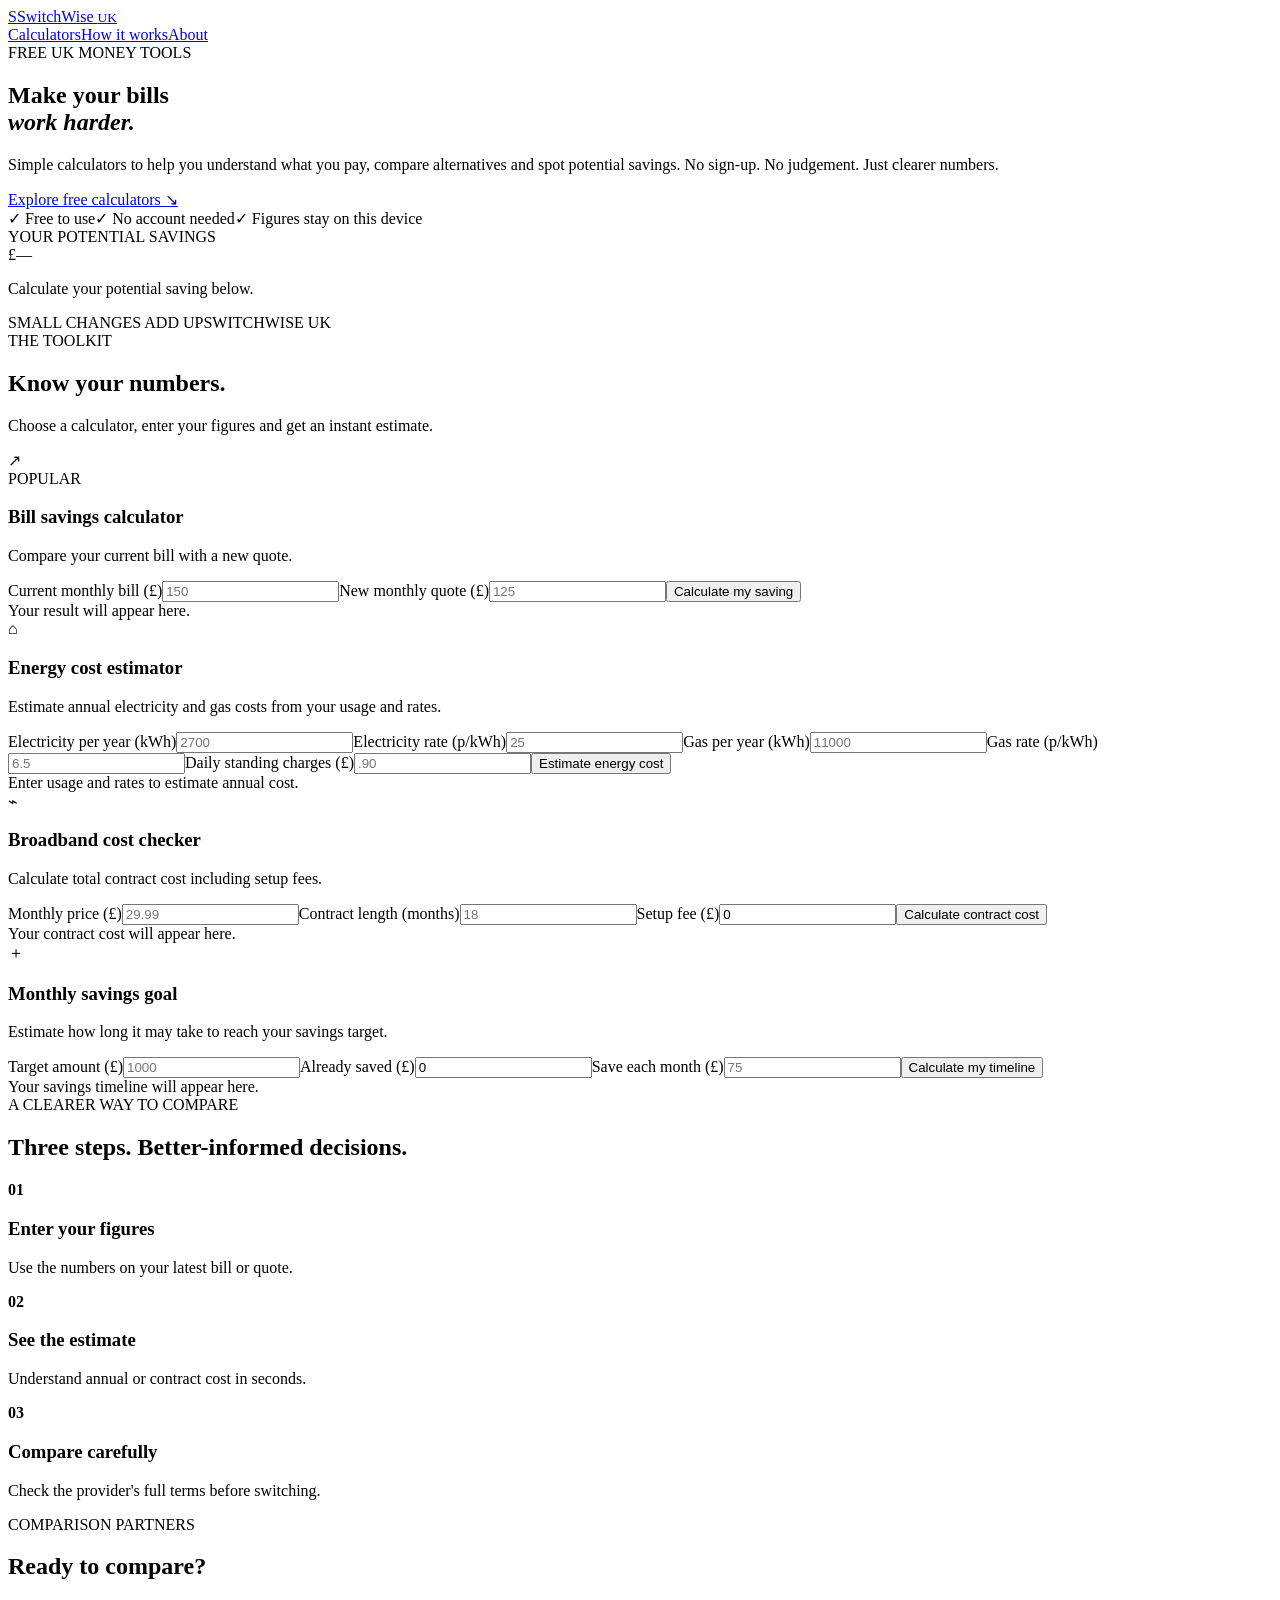
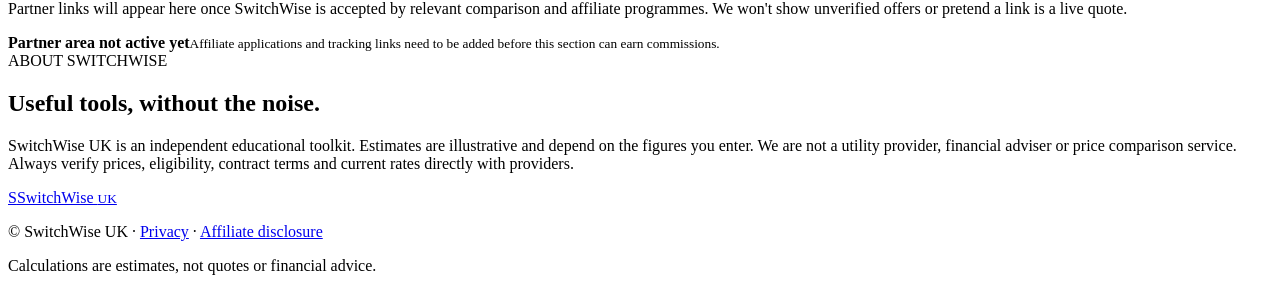
==== index.html @ 702c5cb5 "Add SwitchWise UK website: index.html" ====
<!doctype html>
<html lang="en-GB"><head><meta charset="utf-8"><meta name="viewport" content="width=device-width,initial-scale=1"><meta name="description" content="Free UK household bill calculators. Estimate energy, broadband and household savings."><meta name="theme-color" content="#f7f7fb"><title>SwitchWise UK — Make your bills work harder</title><link rel="stylesheet" href="assets/styles.css"><link rel="icon" href="assets/favicon.svg" type="image/svg+xml"></head>
<body><header class="topbar"><a class="brand" href="#"><span class="brand-mark">S</span><span>SwitchWise <small>UK</small></span></a><nav><a href="#calculators">Calculators</a><a href="#how">How it works</a><a href="#about">About</a></nav></header>
<main><section class="hero"><div><span class="eyebrow">FREE UK MONEY TOOLS</span><h1>Make your bills<br><em>work harder.</em></h1><p>Simple calculators to help you understand what you pay, compare alternatives and spot potential savings. No sign-up. No judgement. Just clearer numbers.</p><a class="button primary" href="#calculators">Explore free calculators <span>↘</span></a><div class="trust-row"><span>✓ Free to use</span><span>✓ No account needed</span><span>✓ Figures stay on this device</span></div></div><div class="hero-panel"><div class="panel-label">YOUR POTENTIAL SAVINGS</div><div class="panel-number">£<span id="hero-savings">—</span></div><p>Calculate your potential saving below.</p><div class="mini-bars"><i></i><i></i><i></i><i></i><i></i><i></i><i></i><i></i><i></i><i></i><i></i><i></i></div><div class="panel-foot"><span>SMALL CHANGES ADD UP</span><span>SWITCHWISE UK</span></div></div></section>
<section class="section" id="calculators"><div class="section-head"><div><span class="eyebrow">THE TOOLKIT</span><h2>Know your numbers.</h2></div><p>Choose a calculator, enter your figures and get an instant estimate.</p></div><div class="tool-grid">
<article class="tool-card featured"><div class="tool-icon">↗</div><span class="tag">POPULAR</span><h3>Bill savings calculator</h3><p>Compare your current bill with a new quote.</p><form id="savings-form" class="calc-form"><label>Current monthly bill (£)<input id="current-bill" type="number" min="0" step=".01" placeholder="150" required></label><label>New monthly quote (£)<input id="new-bill" type="number" min="0" step=".01" placeholder="125" required></label><button class="button primary">Calculate my saving</button></form><div id="savings-result" class="result" aria-live="polite">Your result will appear here.</div></article>
<article class="tool-card"><div class="tool-icon">⌂</div><h3>Energy cost estimator</h3><p>Estimate annual electricity and gas costs from your usage and rates.</p><form id="energy-form" class="calc-form"><label>Electricity per year (kWh)<input id="electric-kwh" type="number" min="0" placeholder="2700" required></label><label>Electricity rate (p/kWh)<input id="electric-rate" type="number" min="0" step=".01" placeholder="25" required></label><label>Gas per year (kWh)<input id="gas-kwh" type="number" min="0" placeholder="11000" required></label><label>Gas rate (p/kWh)<input id="gas-rate" type="number" min="0" step=".01" placeholder="6.5" required></label><label>Daily standing charges (£)<input id="standing" type="number" min="0" step=".01" placeholder=".90" required></label><button class="button secondary">Estimate energy cost</button></form><div id="energy-result" class="result" aria-live="polite">Enter usage and rates to estimate annual cost.</div></article>
<article class="tool-card"><div class="tool-icon">⌁</div><h3>Broadband cost checker</h3><p>Calculate total contract cost including setup fees.</p><form id="broadband-form" class="calc-form"><label>Monthly price (£)<input id="bb-price" type="number" min="0" step=".01" placeholder="29.99" required></label><label>Contract length (months)<input id="bb-months" type="number" min="1" step="1" placeholder="18" required></label><label>Setup fee (£)<input id="bb-setup" type="number" min="0" step=".01" value="0" required></label><button class="button secondary">Calculate contract cost</button></form><div id="broadband-result" class="result" aria-live="polite">Your contract cost will appear here.</div></article>
<article class="tool-card"><div class="tool-icon">＋</div><h3>Monthly savings goal</h3><p>Estimate how long it may take to reach your savings target.</p><form id="goal-form" class="calc-form"><label>Target amount (£)<input id="goal-target" type="number" min="1" step=".01" placeholder="1000" required></label><label>Already saved (£)<input id="goal-current" type="number" min="0" step=".01" value="0" required></label><label>Save each month (£)<input id="goal-monthly" type="number" min=".01" step=".01" placeholder="75" required></label><button class="button secondary">Calculate my timeline</button></form><div id="goal-result" class="result" aria-live="polite">Your savings timeline will appear here.</div></article></div></section>
<section class="how-section" id="how"><span class="eyebrow">A CLEARER WAY TO COMPARE</span><h2>Three steps. Better-informed decisions.</h2><div class="steps"><div><b>01</b><h3>Enter your figures</h3><p>Use the numbers on your latest bill or quote.</p></div><div><b>02</b><h3>See the estimate</h3><p>Understand annual or contract cost in seconds.</p></div><div><b>03</b><h3>Compare carefully</h3><p>Check the provider's full terms before switching.</p></div></div></section>
<section class="partner-section"><div><span class="eyebrow">COMPARISON PARTNERS</span><h2>Ready to compare?</h2><p>Partner links will appear here once SwitchWise is accepted by relevant comparison and affiliate programmes. We won't show unverified offers or pretend a link is a live quote.</p></div><div class="partner-note"><span class="partner-dot"></span><div><strong>Partner area not active yet</strong><small>Affiliate applications and tracking links need to be added before this section can earn commissions.</small></div></div></section>
<section class="about-section" id="about"><span class="eyebrow">ABOUT SWITCHWISE</span><h2>Useful tools, without the noise.</h2><p>SwitchWise UK is an independent educational toolkit. Estimates are illustrative and depend on the figures you enter. We are not a utility provider, financial adviser or price comparison service. Always verify prices, eligibility, contract terms and current rates directly with providers.</p></section></main>
<footer><a class="brand" href="#"><span class="brand-mark">S</span><span>SwitchWise <small>UK</small></span></a><p>© <span id="year"></span> SwitchWise UK · <a href="privacy.html">Privacy</a> · <a href="disclosure.html">Affiliate disclosure</a></p><p class="fine">Calculations are estimates, not quotes or financial advice.</p></footer><script src="assets/app.js"></script></body></html>
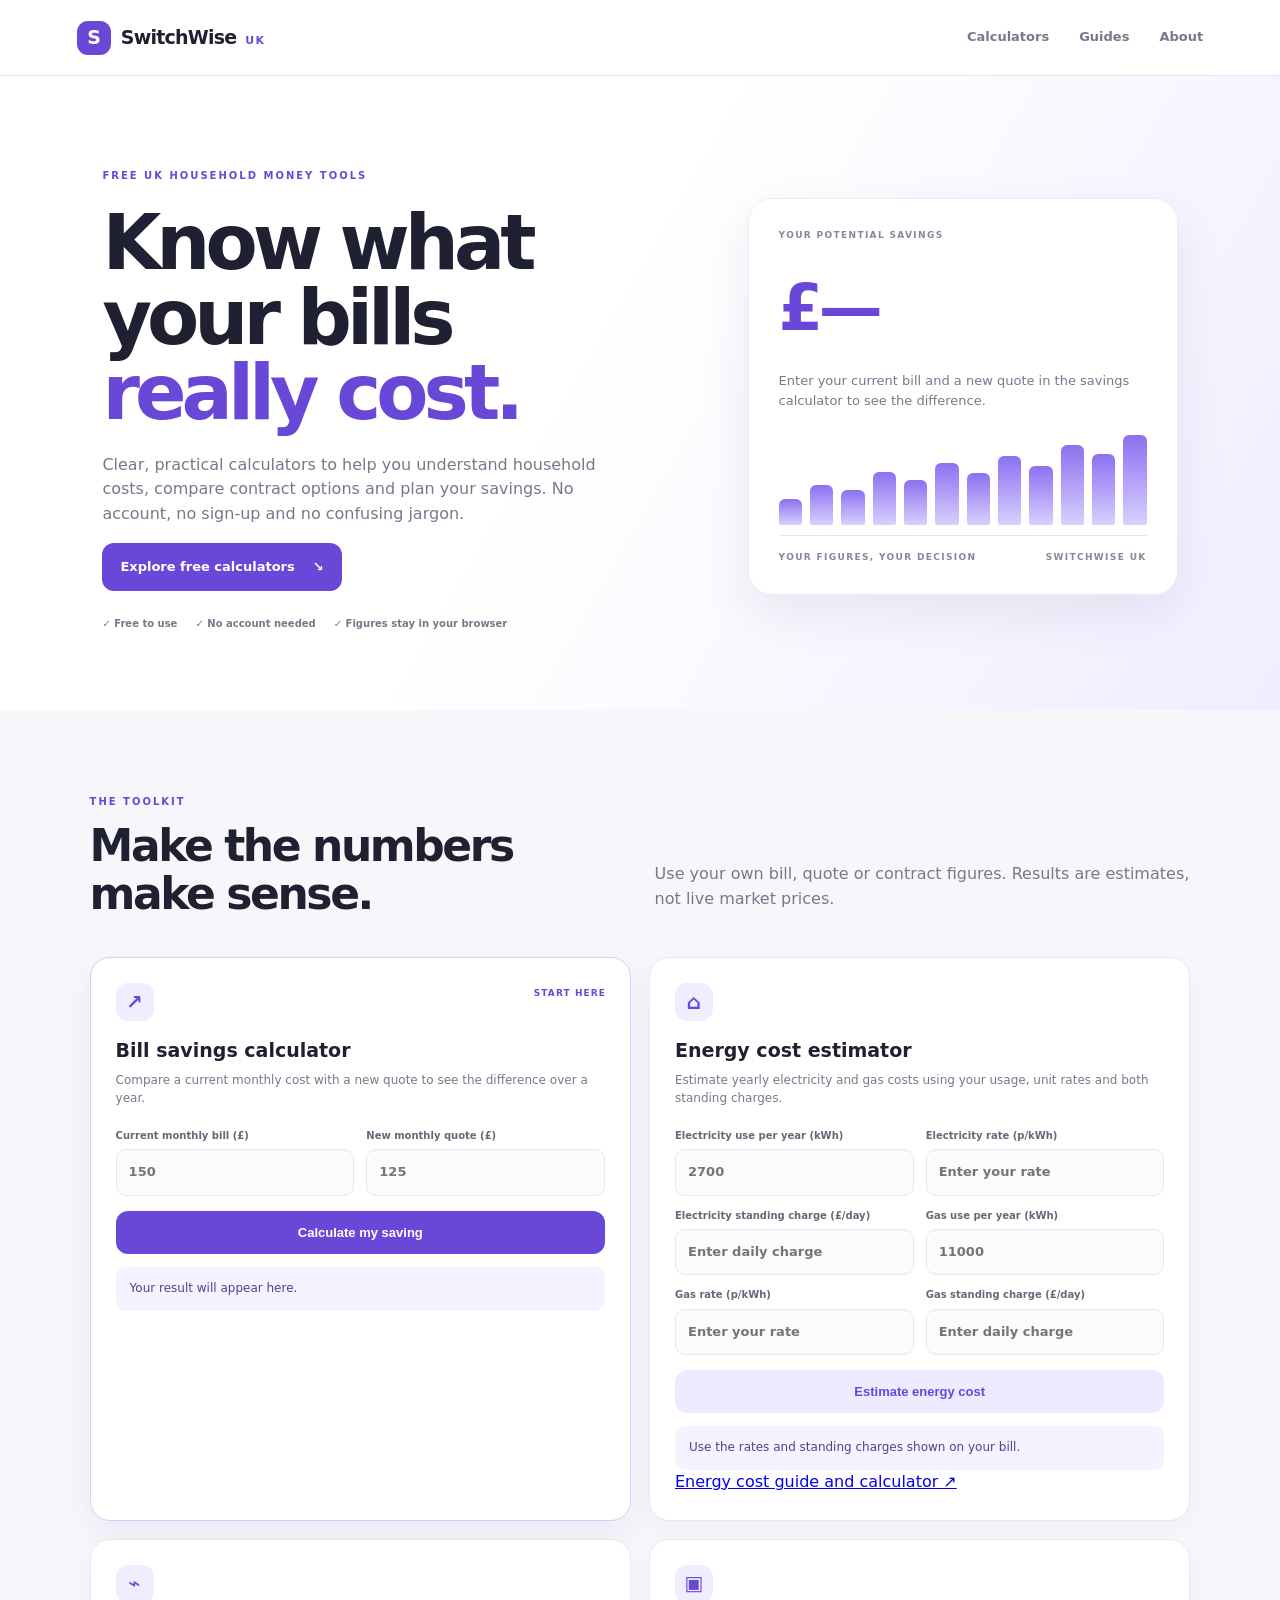
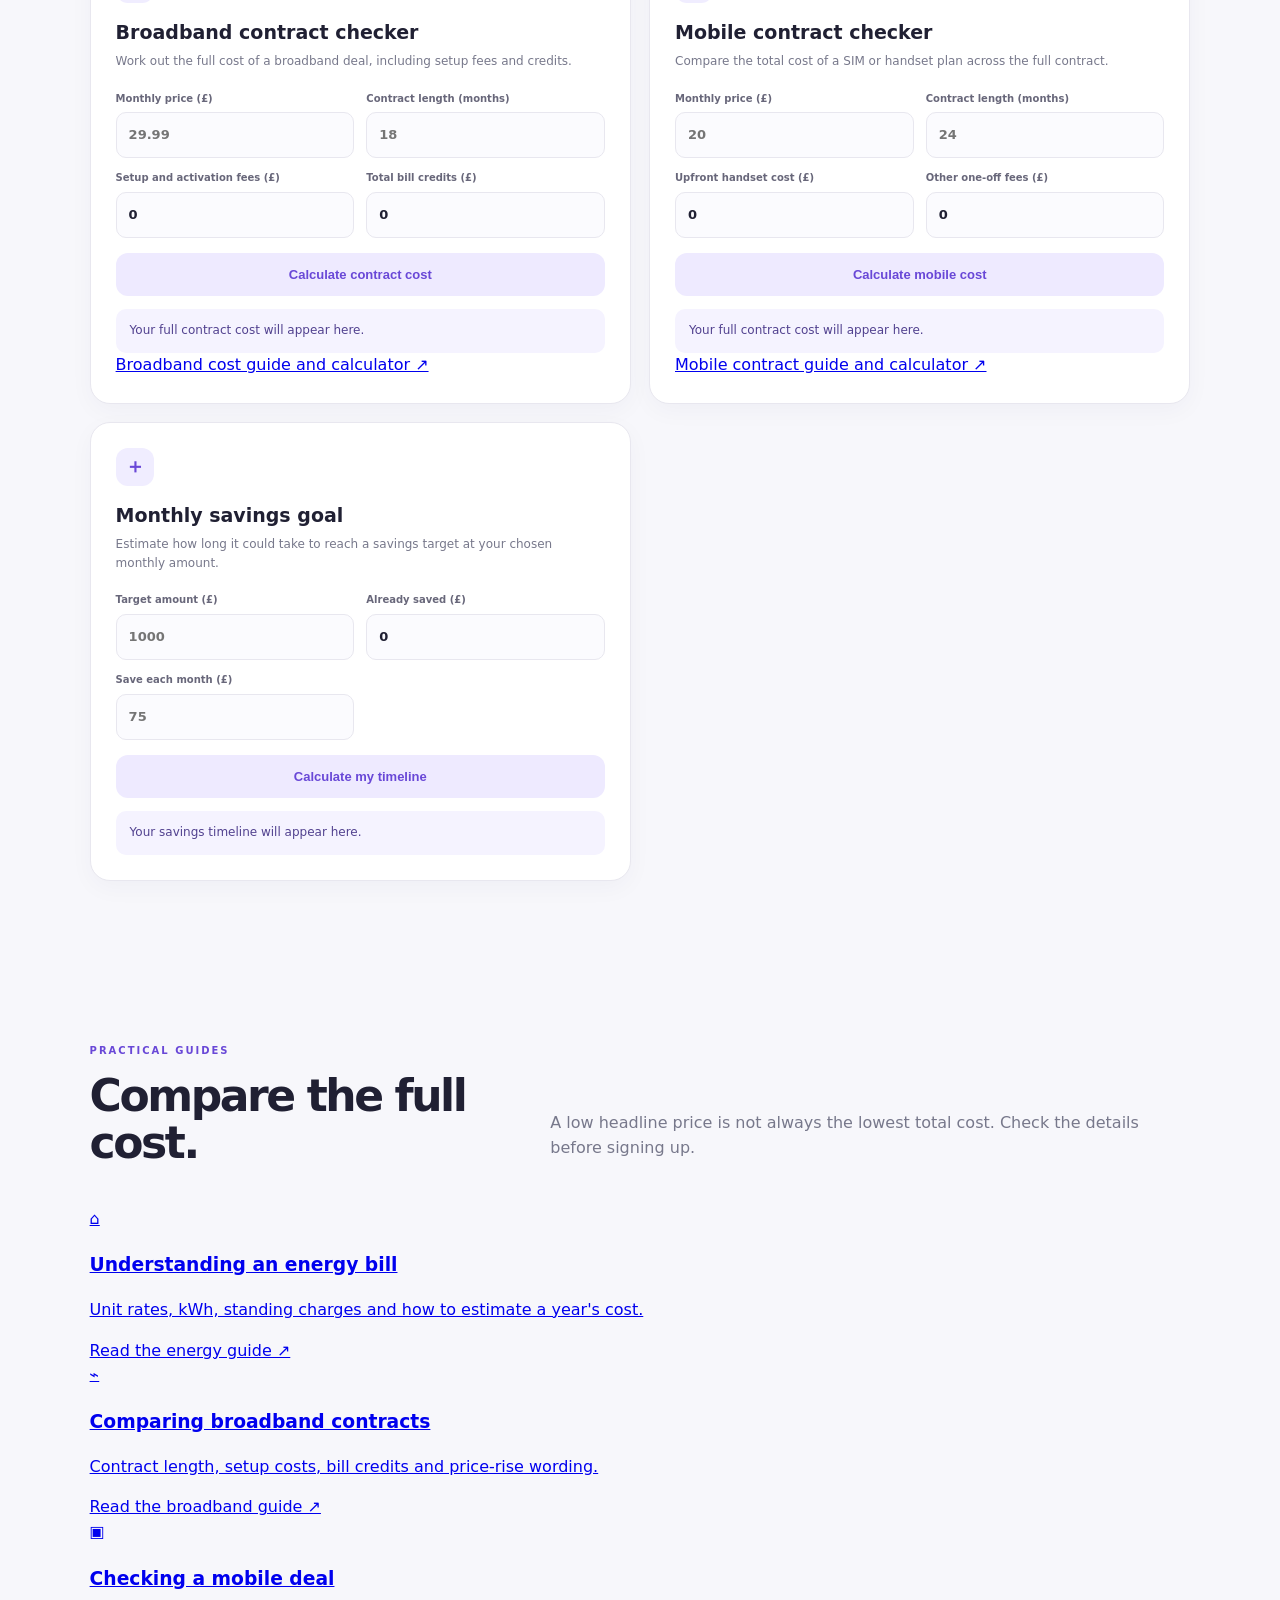
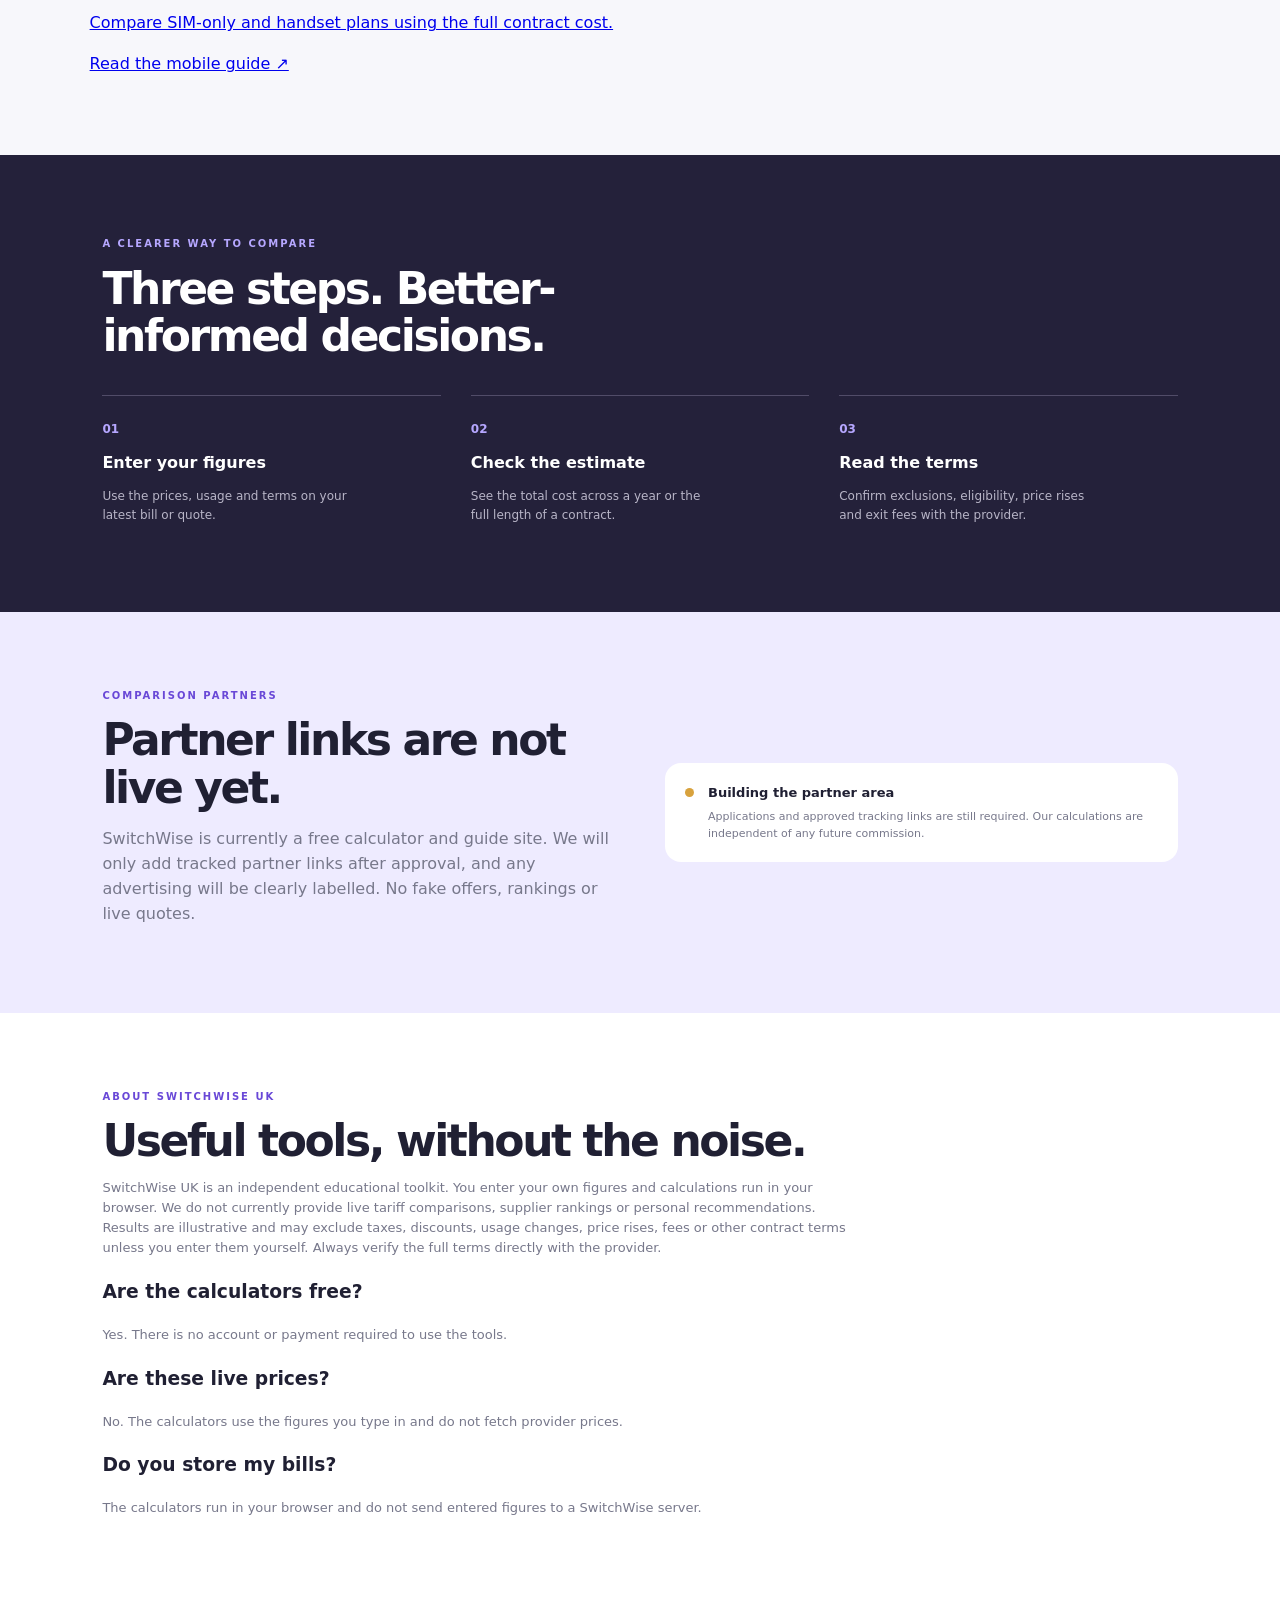
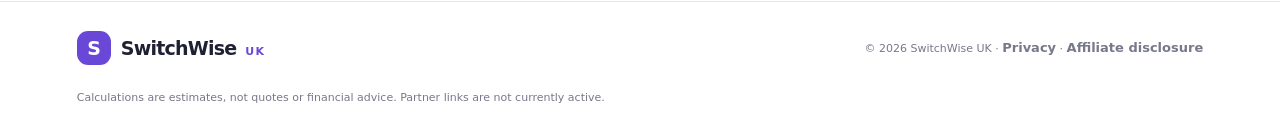
==== commit 168e4d4d: "Improve SwitchWise homepage, calculators and SEO" ====
--- a/index.html
+++ b/index.html
@@ -1,13 +1,164 @@
 <!doctype html>
-<html lang="en-GB"><head><meta charset="utf-8"><meta name="viewport" content="width=device-width,initial-scale=1"><meta name="description" content="Free UK household bill calculators. Estimate energy, broadband and household savings."><meta name="theme-color" content="#f7f7fb"><title>SwitchWise UK — Make your bills work harder</title><link rel="stylesheet" href="assets/styles.css"><link rel="icon" href="assets/favicon.svg" type="image/svg+xml"></head>
-<body><header class="topbar"><a class="brand" href="#"><span class="brand-mark">S</span><span>SwitchWise <small>UK</small></span></a><nav><a href="#calculators">Calculators</a><a href="#how">How it works</a><a href="#about">About</a></nav></header>
-<main><section class="hero"><div><span class="eyebrow">FREE UK MONEY TOOLS</span><h1>Make your bills<br><em>work harder.</em></h1><p>Simple calculators to help you understand what you pay, compare alternatives and spot potential savings. No sign-up. No judgement. Just clearer numbers.</p><a class="button primary" href="#calculators">Explore free calculators <span>↘</span></a><div class="trust-row"><span>✓ Free to use</span><span>✓ No account needed</span><span>✓ Figures stay on this device</span></div></div><div class="hero-panel"><div class="panel-label">YOUR POTENTIAL SAVINGS</div><div class="panel-number">£<span id="hero-savings">—</span></div><p>Calculate your potential saving below.</p><div class="mini-bars"><i></i><i></i><i></i><i></i><i></i><i></i><i></i><i></i><i></i><i></i><i></i><i></i></div><div class="panel-foot"><span>SMALL CHANGES ADD UP</span><span>SWITCHWISE UK</span></div></div></section>
-<section class="section" id="calculators"><div class="section-head"><div><span class="eyebrow">THE TOOLKIT</span><h2>Know your numbers.</h2></div><p>Choose a calculator, enter your figures and get an instant estimate.</p></div><div class="tool-grid">
-<article class="tool-card featured"><div class="tool-icon">↗</div><span class="tag">POPULAR</span><h3>Bill savings calculator</h3><p>Compare your current bill with a new quote.</p><form id="savings-form" class="calc-form"><label>Current monthly bill (£)<input id="current-bill" type="number" min="0" step=".01" placeholder="150" required></label><label>New monthly quote (£)<input id="new-bill" type="number" min="0" step=".01" placeholder="125" required></label><button class="button primary">Calculate my saving</button></form><div id="savings-result" class="result" aria-live="polite">Your result will appear here.</div></article>
-<article class="tool-card"><div class="tool-icon">⌂</div><h3>Energy cost estimator</h3><p>Estimate annual electricity and gas costs from your usage and rates.</p><form id="energy-form" class="calc-form"><label>Electricity per year (kWh)<input id="electric-kwh" type="number" min="0" placeholder="2700" required></label><label>Electricity rate (p/kWh)<input id="electric-rate" type="number" min="0" step=".01" placeholder="25" required></label><label>Gas per year (kWh)<input id="gas-kwh" type="number" min="0" placeholder="11000" required></label><label>Gas rate (p/kWh)<input id="gas-rate" type="number" min="0" step=".01" placeholder="6.5" required></label><label>Daily standing charges (£)<input id="standing" type="number" min="0" step=".01" placeholder=".90" required></label><button class="button secondary">Estimate energy cost</button></form><div id="energy-result" class="result" aria-live="polite">Enter usage and rates to estimate annual cost.</div></article>
-<article class="tool-card"><div class="tool-icon">⌁</div><h3>Broadband cost checker</h3><p>Calculate total contract cost including setup fees.</p><form id="broadband-form" class="calc-form"><label>Monthly price (£)<input id="bb-price" type="number" min="0" step=".01" placeholder="29.99" required></label><label>Contract length (months)<input id="bb-months" type="number" min="1" step="1" placeholder="18" required></label><label>Setup fee (£)<input id="bb-setup" type="number" min="0" step=".01" value="0" required></label><button class="button secondary">Calculate contract cost</button></form><div id="broadband-result" class="result" aria-live="polite">Your contract cost will appear here.</div></article>
-<article class="tool-card"><div class="tool-icon">＋</div><h3>Monthly savings goal</h3><p>Estimate how long it may take to reach your savings target.</p><form id="goal-form" class="calc-form"><label>Target amount (£)<input id="goal-target" type="number" min="1" step=".01" placeholder="1000" required></label><label>Already saved (£)<input id="goal-current" type="number" min="0" step=".01" value="0" required></label><label>Save each month (£)<input id="goal-monthly" type="number" min=".01" step=".01" placeholder="75" required></label><button class="button secondary">Calculate my timeline</button></form><div id="goal-result" class="result" aria-live="polite">Your savings timeline will appear here.</div></article></div></section>
-<section class="how-section" id="how"><span class="eyebrow">A CLEARER WAY TO COMPARE</span><h2>Three steps. Better-informed decisions.</h2><div class="steps"><div><b>01</b><h3>Enter your figures</h3><p>Use the numbers on your latest bill or quote.</p></div><div><b>02</b><h3>See the estimate</h3><p>Understand annual or contract cost in seconds.</p></div><div><b>03</b><h3>Compare carefully</h3><p>Check the provider's full terms before switching.</p></div></div></section>
-<section class="partner-section"><div><span class="eyebrow">COMPARISON PARTNERS</span><h2>Ready to compare?</h2><p>Partner links will appear here once SwitchWise is accepted by relevant comparison and affiliate programmes. We won't show unverified offers or pretend a link is a live quote.</p></div><div class="partner-note"><span class="partner-dot"></span><div><strong>Partner area not active yet</strong><small>Affiliate applications and tracking links need to be added before this section can earn commissions.</small></div></div></section>
-<section class="about-section" id="about"><span class="eyebrow">ABOUT SWITCHWISE</span><h2>Useful tools, without the noise.</h2><p>SwitchWise UK is an independent educational toolkit. Estimates are illustrative and depend on the figures you enter. We are not a utility provider, financial adviser or price comparison service. Always verify prices, eligibility, contract terms and current rates directly with providers.</p></section></main>
-<footer><a class="brand" href="#"><span class="brand-mark">S</span><span>SwitchWise <small>UK</small></span></a><p>© <span id="year"></span> SwitchWise UK · <a href="privacy.html">Privacy</a> · <a href="disclosure.html">Affiliate disclosure</a></p><p class="fine">Calculations are estimates, not quotes or financial advice.</p></footer><script src="assets/app.js"></script></body></html>+<html lang="en-GB">
+<head>
+  <meta charset="utf-8">
+  <meta name="viewport" content="width=device-width, initial-scale=1">
+  <meta name="description" content="Use free UK bill calculators to estimate energy costs, compare broadband and mobile contracts, and work out potential household savings. No sign-up.">
+  <meta name="theme-color" content="#f7f7fb">
+  <meta name="robots" content="index,follow">
+  <link rel="canonical" href="https://skar-the-dev.github.io/switchwise-uk/">
+  <meta property="og:type" content="website">
+  <meta property="og:site_name" content="SwitchWise UK">
+  <meta property="og:title" content="SwitchWise UK — Free household bill calculators">
+  <meta property="og:description" content="Estimate energy costs, compare broadband and mobile contracts, and understand potential savings with free UK household bill tools.">
+  <meta property="og:url" content="https://skar-the-dev.github.io/switchwise-uk/">
+  <meta name="twitter:card" content="summary">
+  <title>Free UK Bill Calculators — Energy, Broadband & Mobile | SwitchWise UK</title>
+  <link rel="stylesheet" href="assets/styles.css">
+  <link rel="icon" href="assets/favicon.svg" type="image/svg+xml">
+  <script type="application/ld+json">
+  {
+    "@context":"https://schema.org",
+    "@type":"WebSite",
+    "name":"SwitchWise UK",
+    "url":"https://skar-the-dev.github.io/switchwise-uk/",
+    "description":"Free UK household bill calculators and practical comparison guides."
+  }
+  </script>
+</head>
+<body>
+<header class="topbar">
+  <a class="brand" href="index.html" aria-label="SwitchWise UK home"><span class="brand-mark">S</span><span>SwitchWise <small>UK</small></span></a>
+  <nav aria-label="Main navigation">
+    <a href="#calculators">Calculators</a>
+    <a href="#guides">Guides</a>
+    <a href="#about">About</a>
+  </nav>
+</header>
+<main>
+  <section class="hero">
+    <div class="hero-copy">
+      <span class="eyebrow">FREE UK HOUSEHOLD MONEY TOOLS</span>
+      <h1>Know what your bills<br><em>really cost.</em></h1>
+      <p>Clear, practical calculators to help you understand household costs, compare contract options and plan your savings. No account, no sign-up and no confusing jargon.</p>
+      <a class="button primary" href="#calculators">Explore free calculators <span aria-hidden="true">↘</span></a>
+      <div class="trust-row"><span>✓ Free to use</span><span>✓ No account needed</span><span>✓ Figures stay in your browser</span></div>
+    </div>
+    <div class="hero-panel">
+      <div class="panel-label">YOUR POTENTIAL SAVINGS</div>
+      <div class="panel-number">£<span id="hero-savings">—</span></div>
+      <p>Enter your current bill and a new quote in the savings calculator to see the difference.</p>
+      <div class="mini-bars" aria-hidden="true"><i></i><i></i><i></i><i></i><i></i><i></i><i></i><i></i><i></i><i></i><i></i><i></i></div>
+      <div class="panel-foot"><span>YOUR FIGURES, YOUR DECISION</span><span>SWITCHWISE UK</span></div>
+    </div>
+  </section>
+
+  <section class="section" id="calculators">
+    <div class="section-head"><div><span class="eyebrow">THE TOOLKIT</span><h2>Make the numbers make sense.</h2></div><p>Use your own bill, quote or contract figures. Results are estimates, not live market prices.</p></div>
+    <div class="tool-grid">
+      <article class="tool-card featured">
+        <div class="tool-icon" aria-hidden="true">↗</div><span class="tag">START HERE</span>
+        <h3>Bill savings calculator</h3><p>Compare a current monthly cost with a new quote to see the difference over a year.</p>
+        <form id="savings-form" class="calc-form">
+          <label>Current monthly bill (£)<input id="current-bill" type="number" min="0" step="0.01" inputmode="decimal" placeholder="150" required></label>
+          <label>New monthly quote (£)<input id="new-bill" type="number" min="0" step="0.01" inputmode="decimal" placeholder="125" required></label>
+          <button class="button primary" type="submit">Calculate my saving</button>
+        </form>
+        <div id="savings-result" class="result" aria-live="polite">Your result will appear here.</div>
+      </article>
+
+      <article class="tool-card">
+        <div class="tool-icon" aria-hidden="true">⌂</div><h3>Energy cost estimator</h3><p>Estimate yearly electricity and gas costs using your usage, unit rates and both standing charges.</p>
+        <form id="energy-form" class="calc-form">
+          <label>Electricity use per year (kWh)<input id="electric-kwh" type="number" min="0" step="1" inputmode="decimal" placeholder="2700" required></label>
+          <label>Electricity rate (p/kWh)<input id="electric-rate" type="number" min="0" step="0.01" inputmode="decimal" placeholder="Enter your rate" required></label>
+          <label>Electricity standing charge (£/day)<input id="electric-standing" type="number" min="0" step="0.0001" inputmode="decimal" placeholder="Enter daily charge" required></label>
+          <label>Gas use per year (kWh)<input id="gas-kwh" type="number" min="0" step="1" inputmode="decimal" placeholder="11000" required></label>
+          <label>Gas rate (p/kWh)<input id="gas-rate" type="number" min="0" step="0.01" inputmode="decimal" placeholder="Enter your rate" required></label>
+          <label>Gas standing charge (£/day)<input id="gas-standing" type="number" min="0" step="0.0001" inputmode="decimal" placeholder="Enter daily charge" required></label>
+          <button class="button secondary" type="submit">Estimate energy cost</button>
+        </form>
+        <div id="energy-result" class="result" aria-live="polite">Use the rates and standing charges shown on your bill.</div>
+        <a class="text-link" href="energy-bill-calculator.html">Energy cost guide and calculator ↗</a>
+      </article>
+
+      <article class="tool-card">
+        <div class="tool-icon" aria-hidden="true">⌁</div><h3>Broadband contract checker</h3><p>Work out the full cost of a broadband deal, including setup fees and credits.</p>
+        <form id="broadband-form" class="calc-form">
+          <label>Monthly price (£)<input id="bb-price" type="number" min="0" step="0.01" inputmode="decimal" placeholder="29.99" required></label>
+          <label>Contract length (months)<input id="bb-months" type="number" min="1" step="1" inputmode="numeric" placeholder="18" required></label>
+          <label>Setup and activation fees (£)<input id="bb-setup" type="number" min="0" step="0.01" inputmode="decimal" value="0" required></label>
+          <label>Total bill credits (£)<input id="bb-credit" type="number" min="0" step="0.01" inputmode="decimal" value="0" required></label>
+          <button class="button secondary" type="submit">Calculate contract cost</button>
+        </form>
+        <div id="broadband-result" class="result" aria-live="polite">Your full contract cost will appear here.</div>
+        <a class="text-link" href="broadband-contract-calculator.html">Broadband cost guide and calculator ↗</a>
+      </article>
+
+      <article class="tool-card">
+        <div class="tool-icon" aria-hidden="true">▣</div><h3>Mobile contract checker</h3><p>Compare the total cost of a SIM or handset plan across the full contract.</p>
+        <form id="mobile-form" class="calc-form">
+          <label>Monthly price (£)<input id="mobile-price" type="number" min="0" step="0.01" inputmode="decimal" placeholder="20" required></label>
+          <label>Contract length (months)<input id="mobile-months" type="number" min="1" step="1" inputmode="numeric" placeholder="24" required></label>
+          <label>Upfront handset cost (£)<input id="mobile-upfront" type="number" min="0" step="0.01" inputmode="decimal" value="0" required></label>
+          <label>Other one-off fees (£)<input id="mobile-fees" type="number" min="0" step="0.01" inputmode="decimal" value="0" required></label>
+          <button class="button secondary" type="submit">Calculate mobile cost</button>
+        </form>
+        <div id="mobile-result" class="result" aria-live="polite">Your full contract cost will appear here.</div>
+        <a class="text-link" href="mobile-contract-calculator.html">Mobile contract guide and calculator ↗</a>
+      </article>
+
+      <article class="tool-card">
+        <div class="tool-icon" aria-hidden="true">＋</div><h3>Monthly savings goal</h3><p>Estimate how long it could take to reach a savings target at your chosen monthly amount.</p>
+        <form id="goal-form" class="calc-form">
+          <label>Target amount (£)<input id="goal-target" type="number" min="0.01" step="0.01" inputmode="decimal" placeholder="1000" required></label>
+          <label>Already saved (£)<input id="goal-current" type="number" min="0" step="0.01" inputmode="decimal" value="0" required></label>
+          <label>Save each month (£)<input id="goal-monthly" type="number" min="0.01" step="0.01" inputmode="decimal" placeholder="75" required></label>
+          <button class="button secondary" type="submit">Calculate my timeline</button>
+        </form>
+        <div id="goal-result" class="result" aria-live="polite">Your savings timeline will appear here.</div>
+      </article>
+    </div>
+  </section>
+
+  <section class="guide-section section" id="guides">
+    <div class="section-head"><div><span class="eyebrow">PRACTICAL GUIDES</span><h2>Compare the full cost.</h2></div><p>A low headline price is not always the lowest total cost. Check the details before signing up.</p></div>
+    <div class="guide-grid">
+      <a class="guide-card" href="energy-bill-calculator.html"><span class="guide-icon">⌂</span><div><h3>Understanding an energy bill</h3><p>Unit rates, kWh, standing charges and how to estimate a year's cost.</p><span class="text-link">Read the energy guide ↗</span></div></a>
+      <a class="guide-card" href="broadband-contract-calculator.html"><span class="guide-icon">⌁</span><div><h3>Comparing broadband contracts</h3><p>Contract length, setup costs, bill credits and price-rise wording.</p><span class="text-link">Read the broadband guide ↗</span></div></a>
+      <a class="guide-card" href="mobile-contract-calculator.html"><span class="guide-icon">▣</span><div><h3>Checking a mobile deal</h3><p>Compare SIM-only and handset plans using the full contract cost.</p><span class="text-link">Read the mobile guide ↗</span></div></a>
+    </div>
+  </section>
+
+  <section class="how-section" id="how">
+    <span class="eyebrow">A CLEARER WAY TO COMPARE</span><h2>Three steps. Better-informed decisions.</h2>
+    <div class="steps">
+      <div><b>01</b><h3>Enter your figures</h3><p>Use the prices, usage and terms on your latest bill or quote.</p></div>
+      <div><b>02</b><h3>Check the estimate</h3><p>See the total cost across a year or the full length of a contract.</p></div>
+      <div><b>03</b><h3>Read the terms</h3><p>Confirm exclusions, eligibility, price rises and exit fees with the provider.</p></div>
+    </div>
+  </section>
+
+  <section class="partner-section">
+    <div><span class="eyebrow">COMPARISON PARTNERS</span><h2>Partner links are not live yet.</h2><p>SwitchWise is currently a free calculator and guide site. We will only add tracked partner links after approval, and any advertising will be clearly labelled. No fake offers, rankings or live quotes.</p></div>
+    <div class="partner-note"><span class="partner-dot"></span><div><strong>Building the partner area</strong><small>Applications and approved tracking links are still required. Our calculations are independent of any future commission.</small></div></div>
+  </section>
+
+  <section class="about-section" id="about">
+    <span class="eyebrow">ABOUT SWITCHWISE UK</span><h2>Useful tools, without the noise.</h2>
+    <p>SwitchWise UK is an independent educational toolkit. You enter your own figures and calculations run in your browser. We do not currently provide live tariff comparisons, supplier rankings or personal recommendations. Results are illustrative and may exclude taxes, discounts, usage changes, price rises, fees or other contract terms unless you enter them yourself. Always verify the full terms directly with the provider.</p>
+    <div class="faq-grid">
+      <div><h3>Are the calculators free?</h3><p>Yes. There is no account or payment required to use the tools.</p></div>
+      <div><h3>Are these live prices?</h3><p>No. The calculators use the figures you type in and do not fetch provider prices.</p></div>
+      <div><h3>Do you store my bills?</h3><p>The calculators run in your browser and do not send entered figures to a SwitchWise server.</p></div>
+    </div>
+  </section>
+</main>
+<footer>
+  <a class="brand" href="index.html"><span class="brand-mark">S</span><span>SwitchWise <small>UK</small></span></a>
+  <p>© <span id="year"></span> SwitchWise UK · <a href="privacy.html">Privacy</a> · <a href="disclosure.html">Affiliate disclosure</a></p>
+  <p class="fine">Calculations are estimates, not quotes or financial advice. Partner links are not currently active.</p>
+</footer>
+<script src="assets/app.js" defer></script>
+</body>
+</html>
--- a/assets/styles.css
+++ b/assets/styles.css
@@ -0,0 +1 @@
+:root{--ink:#202033;--muted:#77788b;--purple:#6948d7;--purple2:#8c70f0;--line:#e8e7ef;--bg:#f7f7fb;--shadow:0 18px 50px rgba(35,25,80,.08)}*{box-sizing:border-box}html{scroll-behavior:smooth}body{margin:0;background:var(--bg);color:var(--ink);font-family:Inter,system-ui,-apple-system,"Segoe UI",sans-serif;line-height:1.55}.topbar{height:76px;display:flex;align-items:center;justify-content:space-between;padding:0 max(6vw,22px);background:#fff;border-bottom:1px solid var(--line)}.brand{display:flex;align-items:center;gap:10px;text-decoration:none;color:var(--ink);font-weight:800;letter-spacing:-.04em;font-size:19px}.brand small{color:var(--purple);font-size:11px;letter-spacing:.12em;margin-left:3px}.brand-mark{display:grid;place-items:center;width:34px;height:34px;background:var(--purple);color:white;border-radius:11px;font-weight:900}.topbar nav{display:flex;gap:30px}.topbar nav a,footer a{color:var(--muted);text-decoration:none;font-size:13px;font-weight:650}main{overflow:hidden}.hero{padding:86px max(8vw,24px) 78px;display:grid;grid-template-columns:1.1fr .9fr;gap:7vw;align-items:center;background:linear-gradient(120deg,#fff 45%,#f0edff)}.eyebrow{font-size:10px;letter-spacing:.2em;font-weight:850;color:var(--purple)}h1{font-size:clamp(48px,6vw,76px);line-height:.99;letter-spacing:-.065em;margin:18px 0 22px}h1 em{font-style:normal;color:var(--purple)}.hero p,.section-head>p,.tool-card>p,.partner-section p,.about-section p{color:var(--muted)}.hero-copy>p{max-width:520px;font-size:16px}.button{border:0;border-radius:12px;padding:14px 18px;font-weight:750;font-size:13px;text-decoration:none;display:inline-flex;justify-content:center;align-items:center;gap:18px;cursor:pointer}.primary{background:var(--purple);color:#fff}.secondary{background:#eeeaff;color:var(--purple)}.trust-row{display:flex;gap:18px;flex-wrap:wrap;margin-top:25px;color:var(--muted);font-size:10px;font-weight:650}.hero-panel{background:#fff;padding:30px;border:1px solid #eeebfa;border-radius:24px;box-shadow:var(--shadow);max-width:430px;width:100%;justify-self:end}.panel-label,.panel-foot{font-size:9px;letter-spacing:.15em;font-weight:850;color:#89869b}.panel-number{font-size:64px;font-weight:850;letter-spacing:-.07em;color:var(--purple);margin:16px 0 0}.hero-panel p{font-size:13px}.mini-bars{height:110px;display:flex;align-items:end;gap:8px;padding:10px 0}.mini-bars i{display:block;flex:1;border-radius:6px 6px 2px 2px;background:linear-gradient(var(--purple2),#d9d0ff);height:50%}.mini-bars i:nth-child(1){height:28%}.mini-bars i:nth-child(2){height:44%}.mini-bars i:nth-child(3){height:38%}.mini-bars i:nth-child(4){height:58%}.mini-bars i:nth-child(5){height:50%}.mini-bars i:nth-child(6){height:68%}.mini-bars i:nth-child(7){height:57%}.mini-bars i:nth-child(8){height:76%}.mini-bars i:nth-child(9){height:65%}.mini-bars i:nth-child(10){height:88%}.mini-bars i:nth-child(11){height:78%}.mini-bars i:nth-child(12){height:100%}.panel-foot{display:flex;justify-content:space-between;border-top:1px solid var(--line);padding-top:15px}.section{padding:78px max(7vw,22px)}.section-head{display:flex;justify-content:space-between;align-items:end;margin-bottom:30px;gap:30px}.section h2,.how-section h2,.partner-section h2,.about-section h2{font-size:clamp(30px,4vw,44px);letter-spacing:-.055em;line-height:1.08;margin:10px 0}.tool-grid{display:grid;grid-template-columns:repeat(2,minmax(0,1fr));gap:18px}.tool-card{position:relative;background:#fff;border:1px solid var(--line);border-radius:20px;padding:25px;box-shadow:0 7px 24px rgba(35,25,80,.035)}.tool-card.featured{border-color:#d6cdfb;box-shadow:0 12px 35px rgba(91,67,190,.08)}.tool-icon{width:38px;height:38px;display:grid;place-items:center;background:#f0edff;color:var(--purple);border-radius:12px;font-size:20px;font-weight:800}.tag{position:absolute;right:24px;top:29px;color:var(--purple);font-size:9px;letter-spacing:.12em;font-weight:850}.tool-card h3{font-size:19px;margin:15px 0 5px}.tool-card>p{font-size:12px;margin:0 0 20px}.calc-form{display:grid;grid-template-columns:1fr 1fr;gap:12px}.calc-form label{display:flex;flex-direction:column;gap:6px;font-size:10px;color:#68677a;font-weight:750}.calc-form input{width:100%;border:1px solid var(--line);background:#fbfbfe;padding:12px;border-radius:10px;font:inherit;font-size:13px;color:var(--ink);outline:none}.calc-form input:focus{border-color:var(--purple);box-shadow:0 0 0 3px #eeeaff}.calc-form button{grid-column:1/-1;margin-top:3px}.result{margin-top:13px;padding:12px 14px;background:#f5f3ff;border-radius:10px;color:#51418f;font-size:12px;min-height:44px}.result strong{font-size:18px;display:block;color:var(--purple)}.how-section{padding:75px max(8vw,22px);background:#24213a;color:#fff}.how-section .eyebrow{color:#b6a7ff}.how-section h2{max-width:520px;margin-bottom:35px}.steps{display:grid;grid-template-columns:repeat(3,1fr);gap:30px}.steps>div{border-top:1px solid #514c68;padding-top:20px}.steps b{color:#b6a7ff;font-size:12px}.steps h3{font-size:16px;margin:10px 0 5px}.steps p{color:#b8b5c7;font-size:12px;max-width:250px}.partner-section{padding:70px max(8vw,22px);display:grid;grid-template-columns:1fr 1fr;gap:50px;align-items:center;background:#eeebff}.partner-note{display:flex;gap:14px;align-items:flex-start;padding:20px;background:#fff;border-radius:16px}.partner-dot{width:9px;height:9px;border-radius:50%;background:#d8a23d;margin-top:5px;flex:none}.partner-note strong,.partner-note small{display:block}.partner-note strong{font-size:13px}.partner-note small{color:var(--muted);font-size:11px;margin-top:5px}.about-section{padding:70px max(8vw,22px);background:#fff}.about-section p{max-width:760px;font-size:13px}footer{padding:25px max(6vw,22px);display:flex;align-items:center;justify-content:space-between;gap:20px;flex-wrap:wrap;background:#fff;border-top:1px solid var(--line)}footer p{font-size:11px;color:var(--muted)}footer .fine{width:100%;margin:0}@media(max-width:760px){.topbar{height:64px}.topbar nav{gap:13px}.topbar nav a{font-size:11px}.hero{grid-template-columns:1fr;padding-top:58px;gap:35px}.hero-panel{justify-self:start;max-width:none}.section-head{display:block}.tool-grid{grid-template-columns:1fr}.steps{grid-template-columns:1fr;gap:12px}.steps>div{padding:15px 0}.partner-section{grid-template-columns:1fr;gap:20px}.trust-row{gap:10px}}@media(max-width:420px){.topbar nav a:nth-child(2){display:none}.calc-form{grid-template-columns:1fr}.calc-form button{grid-column:auto}.tool-card{padding:19px}.hero{padding-left:22px;padding-right:22px}}
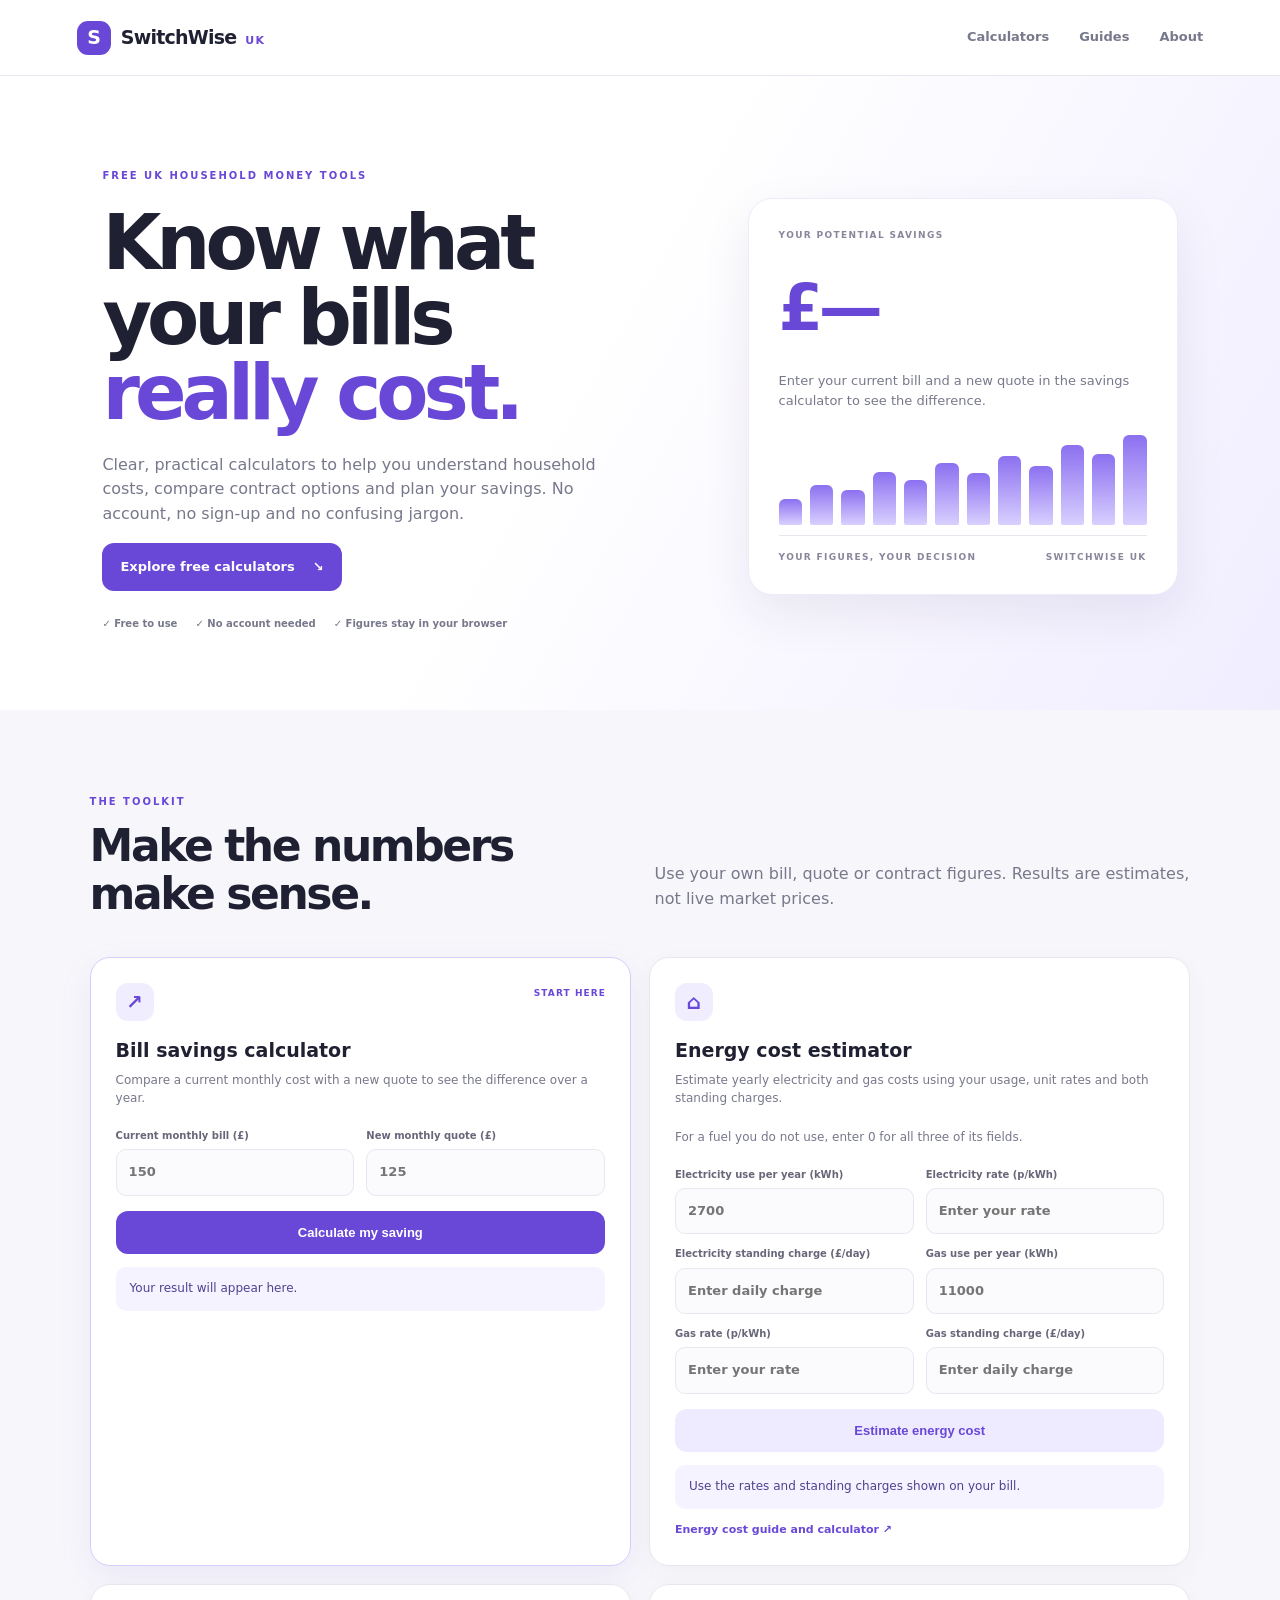
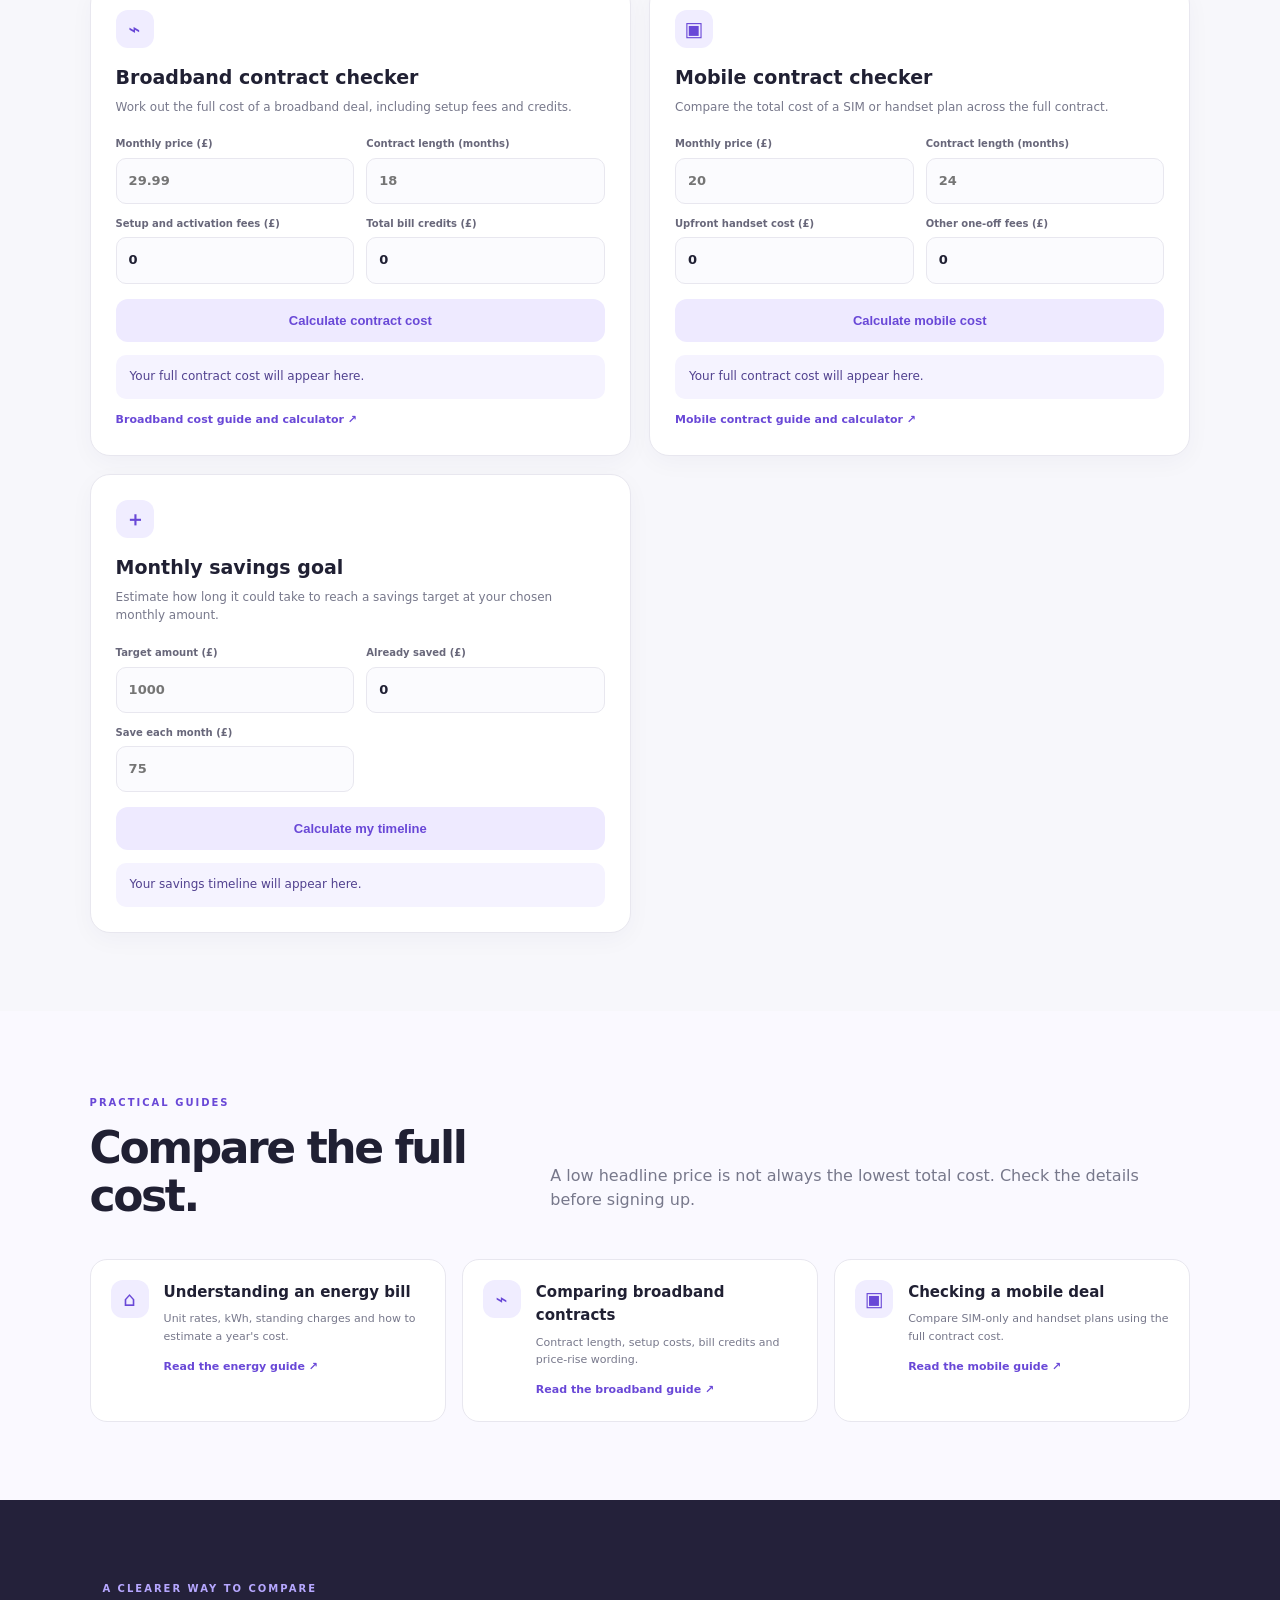
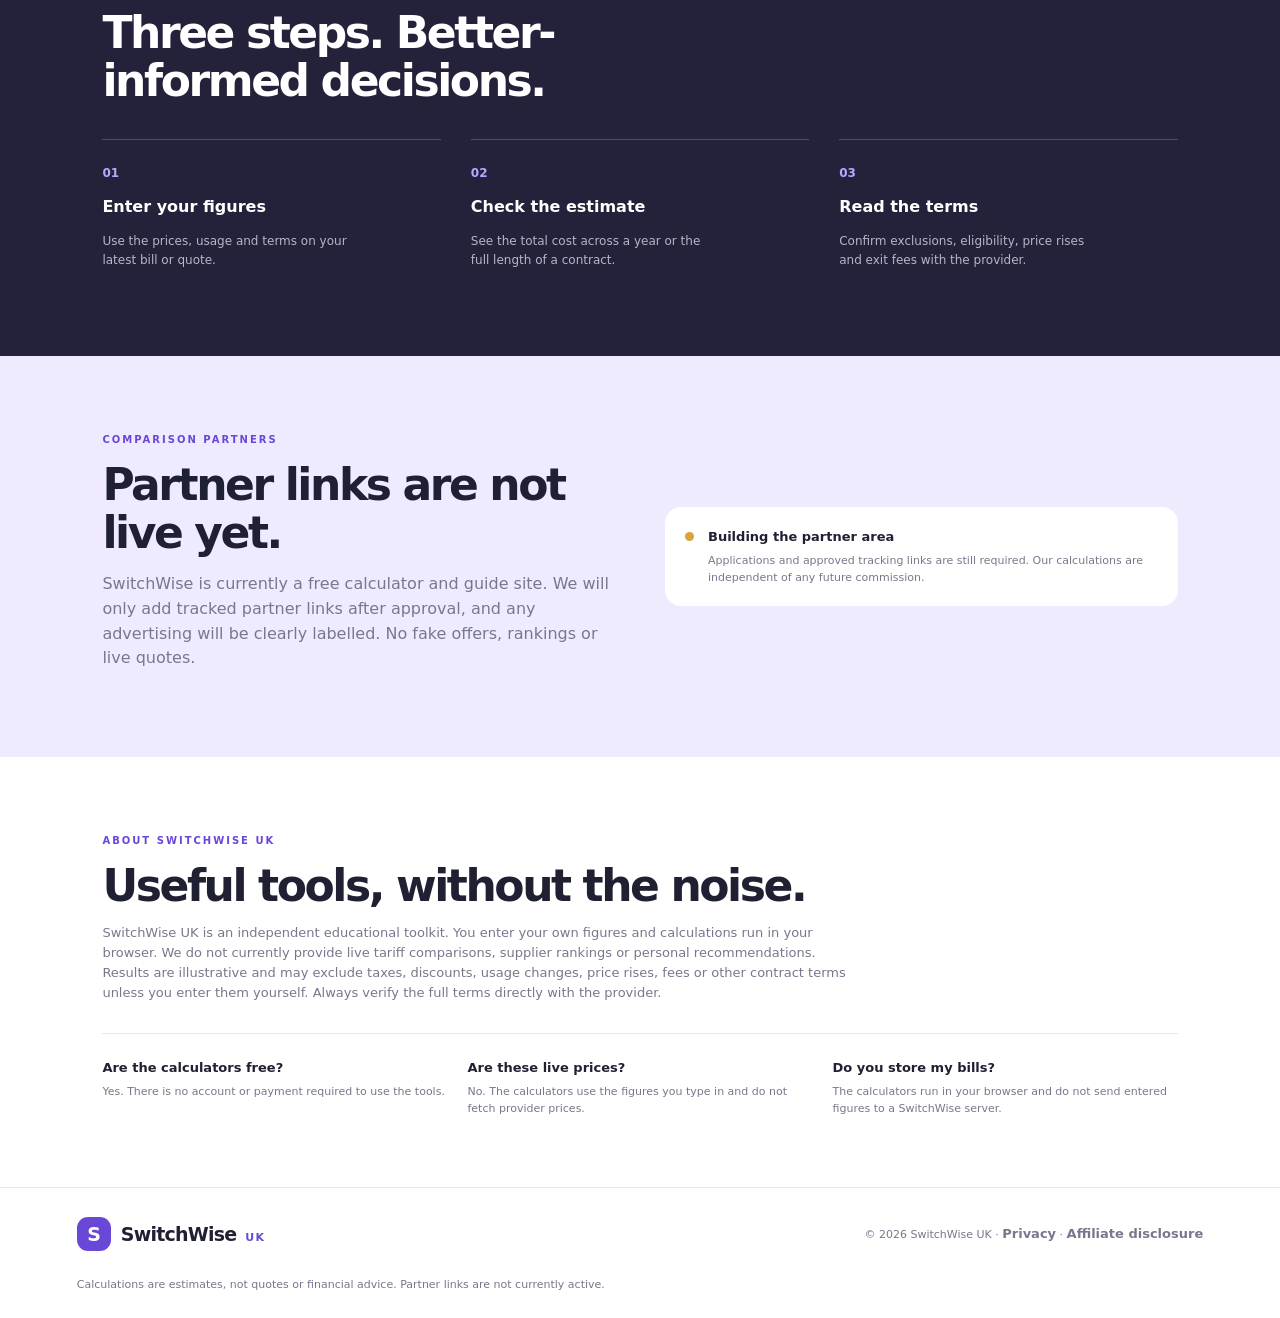
==== commit 533555a5: "Improve calculator form validation and empty-result guidance" ====
--- a/index.html
+++ b/index.html
@@ -59,7 +59,7 @@
       <article class="tool-card featured">
         <div class="tool-icon" aria-hidden="true">↗</div><span class="tag">START HERE</span>
         <h3>Bill savings calculator</h3><p>Compare a current monthly cost with a new quote to see the difference over a year.</p>
-        <form id="savings-form" class="calc-form">
+        <form id="savings-form" class="calc-form" novalidate>
           <label>Current monthly bill (£)<input id="current-bill" type="number" min="0" step="0.01" inputmode="decimal" placeholder="150" required></label>
           <label>New monthly quote (£)<input id="new-bill" type="number" min="0" step="0.01" inputmode="decimal" placeholder="125" required></label>
           <button class="button primary" type="submit">Calculate my saving</button>
@@ -68,8 +68,8 @@
       </article>
 
       <article class="tool-card">
-        <div class="tool-icon" aria-hidden="true">⌂</div><h3>Energy cost estimator</h3><p>Estimate yearly electricity and gas costs using your usage, unit rates and both standing charges.</p>
-        <form id="energy-form" class="calc-form">
+        <div class="tool-icon" aria-hidden="true">⌂</div><h3>Energy cost estimator</h3><p>Estimate yearly electricity and gas costs using your usage, unit rates and both standing charges.</p><p class="calc-hint">For a fuel you do not use, enter 0 for all three of its fields.</p>
+        <form id="energy-form" class="calc-form" novalidate>
           <label>Electricity use per year (kWh)<input id="electric-kwh" type="number" min="0" step="1" inputmode="decimal" placeholder="2700" required></label>
           <label>Electricity rate (p/kWh)<input id="electric-rate" type="number" min="0" step="0.01" inputmode="decimal" placeholder="Enter your rate" required></label>
           <label>Electricity standing charge (£/day)<input id="electric-standing" type="number" min="0" step="0.0001" inputmode="decimal" placeholder="Enter daily charge" required></label>
@@ -84,7 +84,7 @@
 
       <article class="tool-card">
         <div class="tool-icon" aria-hidden="true">⌁</div><h3>Broadband contract checker</h3><p>Work out the full cost of a broadband deal, including setup fees and credits.</p>
-        <form id="broadband-form" class="calc-form">
+        <form id="broadband-form" class="calc-form" novalidate>
           <label>Monthly price (£)<input id="bb-price" type="number" min="0" step="0.01" inputmode="decimal" placeholder="29.99" required></label>
           <label>Contract length (months)<input id="bb-months" type="number" min="1" step="1" inputmode="numeric" placeholder="18" required></label>
           <label>Setup and activation fees (£)<input id="bb-setup" type="number" min="0" step="0.01" inputmode="decimal" value="0" required></label>
@@ -97,7 +97,7 @@
 
       <article class="tool-card">
         <div class="tool-icon" aria-hidden="true">▣</div><h3>Mobile contract checker</h3><p>Compare the total cost of a SIM or handset plan across the full contract.</p>
-        <form id="mobile-form" class="calc-form">
+        <form id="mobile-form" class="calc-form" novalidate>
           <label>Monthly price (£)<input id="mobile-price" type="number" min="0" step="0.01" inputmode="decimal" placeholder="20" required></label>
           <label>Contract length (months)<input id="mobile-months" type="number" min="1" step="1" inputmode="numeric" placeholder="24" required></label>
           <label>Upfront handset cost (£)<input id="mobile-upfront" type="number" min="0" step="0.01" inputmode="decimal" value="0" required></label>
@@ -110,7 +110,7 @@
 
       <article class="tool-card">
         <div class="tool-icon" aria-hidden="true">＋</div><h3>Monthly savings goal</h3><p>Estimate how long it could take to reach a savings target at your chosen monthly amount.</p>
-        <form id="goal-form" class="calc-form">
+        <form id="goal-form" class="calc-form" novalidate>
           <label>Target amount (£)<input id="goal-target" type="number" min="0.01" step="0.01" inputmode="decimal" placeholder="1000" required></label>
           <label>Already saved (£)<input id="goal-current" type="number" min="0" step="0.01" inputmode="decimal" value="0" required></label>
           <label>Save each month (£)<input id="goal-monthly" type="number" min="0.01" step="0.01" inputmode="decimal" placeholder="75" required></label>
--- a/assets/styles.css
+++ b/assets/styles.css
@@ -1 +1,30 @@
-:root{--ink:#202033;--muted:#77788b;--purple:#6948d7;--purple2:#8c70f0;--line:#e8e7ef;--bg:#f7f7fb;--shadow:0 18px 50px rgba(35,25,80,.08)}*{box-sizing:border-box}html{scroll-behavior:smooth}body{margin:0;background:var(--bg);color:var(--ink);font-family:Inter,system-ui,-apple-system,"Segoe UI",sans-serif;line-height:1.55}.topbar{height:76px;display:flex;align-items:center;justify-content:space-between;padding:0 max(6vw,22px);background:#fff;border-bottom:1px solid var(--line)}.brand{display:flex;align-items:center;gap:10px;text-decoration:none;color:var(--ink);font-weight:800;letter-spacing:-.04em;font-size:19px}.brand small{color:var(--purple);font-size:11px;letter-spacing:.12em;margin-left:3px}.brand-mark{display:grid;place-items:center;width:34px;height:34px;background:var(--purple);color:white;border-radius:11px;font-weight:900}.topbar nav{display:flex;gap:30px}.topbar nav a,footer a{color:var(--muted);text-decoration:none;font-size:13px;font-weight:650}main{overflow:hidden}.hero{padding:86px max(8vw,24px) 78px;display:grid;grid-template-columns:1.1fr .9fr;gap:7vw;align-items:center;background:linear-gradient(120deg,#fff 45%,#f0edff)}.eyebrow{font-size:10px;letter-spacing:.2em;font-weight:850;color:var(--purple)}h1{font-size:clamp(48px,6vw,76px);line-height:.99;letter-spacing:-.065em;margin:18px 0 22px}h1 em{font-style:normal;color:var(--purple)}.hero p,.section-head>p,.tool-card>p,.partner-section p,.about-section p{color:var(--muted)}.hero-copy>p{max-width:520px;font-size:16px}.button{border:0;border-radius:12px;padding:14px 18px;font-weight:750;font-size:13px;text-decoration:none;display:inline-flex;justify-content:center;align-items:center;gap:18px;cursor:pointer}.primary{background:var(--purple);color:#fff}.secondary{background:#eeeaff;color:var(--purple)}.trust-row{display:flex;gap:18px;flex-wrap:wrap;margin-top:25px;color:var(--muted);font-size:10px;font-weight:650}.hero-panel{background:#fff;padding:30px;border:1px solid #eeebfa;border-radius:24px;box-shadow:var(--shadow);max-width:430px;width:100%;justify-self:end}.panel-label,.panel-foot{font-size:9px;letter-spacing:.15em;font-weight:850;color:#89869b}.panel-number{font-size:64px;font-weight:850;letter-spacing:-.07em;color:var(--purple);margin:16px 0 0}.hero-panel p{font-size:13px}.mini-bars{height:110px;display:flex;align-items:end;gap:8px;padding:10px 0}.mini-bars i{display:block;flex:1;border-radius:6px 6px 2px 2px;background:linear-gradient(var(--purple2),#d9d0ff);height:50%}.mini-bars i:nth-child(1){height:28%}.mini-bars i:nth-child(2){height:44%}.mini-bars i:nth-child(3){height:38%}.mini-bars i:nth-child(4){height:58%}.mini-bars i:nth-child(5){height:50%}.mini-bars i:nth-child(6){height:68%}.mini-bars i:nth-child(7){height:57%}.mini-bars i:nth-child(8){height:76%}.mini-bars i:nth-child(9){height:65%}.mini-bars i:nth-child(10){height:88%}.mini-bars i:nth-child(11){height:78%}.mini-bars i:nth-child(12){height:100%}.panel-foot{display:flex;justify-content:space-between;border-top:1px solid var(--line);padding-top:15px}.section{padding:78px max(7vw,22px)}.section-head{display:flex;justify-content:space-between;align-items:end;margin-bottom:30px;gap:30px}.section h2,.how-section h2,.partner-section h2,.about-section h2{font-size:clamp(30px,4vw,44px);letter-spacing:-.055em;line-height:1.08;margin:10px 0}.tool-grid{display:grid;grid-template-columns:repeat(2,minmax(0,1fr));gap:18px}.tool-card{position:relative;background:#fff;border:1px solid var(--line);border-radius:20px;padding:25px;box-shadow:0 7px 24px rgba(35,25,80,.035)}.tool-card.featured{border-color:#d6cdfb;box-shadow:0 12px 35px rgba(91,67,190,.08)}.tool-icon{width:38px;height:38px;display:grid;place-items:center;background:#f0edff;color:var(--purple);border-radius:12px;font-size:20px;font-weight:800}.tag{position:absolute;right:24px;top:29px;color:var(--purple);font-size:9px;letter-spacing:.12em;font-weight:850}.tool-card h3{font-size:19px;margin:15px 0 5px}.tool-card>p{font-size:12px;margin:0 0 20px}.calc-form{display:grid;grid-template-columns:1fr 1fr;gap:12px}.calc-form label{display:flex;flex-direction:column;gap:6px;font-size:10px;color:#68677a;font-weight:750}.calc-form input{width:100%;border:1px solid var(--line);background:#fbfbfe;padding:12px;border-radius:10px;font:inherit;font-size:13px;color:var(--ink);outline:none}.calc-form input:focus{border-color:var(--purple);box-shadow:0 0 0 3px #eeeaff}.calc-form button{grid-column:1/-1;margin-top:3px}.result{margin-top:13px;padding:12px 14px;background:#f5f3ff;border-radius:10px;color:#51418f;font-size:12px;min-height:44px}.result strong{font-size:18px;display:block;color:var(--purple)}.how-section{padding:75px max(8vw,22px);background:#24213a;color:#fff}.how-section .eyebrow{color:#b6a7ff}.how-section h2{max-width:520px;margin-bottom:35px}.steps{display:grid;grid-template-columns:repeat(3,1fr);gap:30px}.steps>div{border-top:1px solid #514c68;padding-top:20px}.steps b{color:#b6a7ff;font-size:12px}.steps h3{font-size:16px;margin:10px 0 5px}.steps p{color:#b8b5c7;font-size:12px;max-width:250px}.partner-section{padding:70px max(8vw,22px);display:grid;grid-template-columns:1fr 1fr;gap:50px;align-items:center;background:#eeebff}.partner-note{display:flex;gap:14px;align-items:flex-start;padding:20px;background:#fff;border-radius:16px}.partner-dot{width:9px;height:9px;border-radius:50%;background:#d8a23d;margin-top:5px;flex:none}.partner-note strong,.partner-note small{display:block}.partner-note strong{font-size:13px}.partner-note small{color:var(--muted);font-size:11px;margin-top:5px}.about-section{padding:70px max(8vw,22px);background:#fff}.about-section p{max-width:760px;font-size:13px}footer{padding:25px max(6vw,22px);display:flex;align-items:center;justify-content:space-between;gap:20px;flex-wrap:wrap;background:#fff;border-top:1px solid var(--line)}footer p{font-size:11px;color:var(--muted)}footer .fine{width:100%;margin:0}@media(max-width:760px){.topbar{height:64px}.topbar nav{gap:13px}.topbar nav a{font-size:11px}.hero{grid-template-columns:1fr;padding-top:58px;gap:35px}.hero-panel{justify-self:start;max-width:none}.section-head{display:block}.tool-grid{grid-template-columns:1fr}.steps{grid-template-columns:1fr;gap:12px}.steps>div{padding:15px 0}.partner-section{grid-template-columns:1fr;gap:20px}.trust-row{gap:10px}}@media(max-width:420px){.topbar nav a:nth-child(2){display:none}.calc-form{grid-template-columns:1fr}.calc-form button{grid-column:auto}.tool-card{padding:19px}.hero{padding-left:22px;padding-right:22px}}+:root{--ink:#202033;--muted:#77788b;--purple:#6948d7;--purple2:#8c70f0;--line:#e8e7ef;--bg:#f7f7fb;--shadow:0 18px 50px rgba(35,25,80,.08)}*{box-sizing:border-box}html{scroll-behavior:smooth}body{margin:0;background:var(--bg);color:var(--ink);font-family:Inter,system-ui,-apple-system,"Segoe UI",sans-serif;line-height:1.55}.topbar{height:76px;display:flex;align-items:center;justify-content:space-between;padding:0 max(6vw,22px);background:#fff;border-bottom:1px solid var(--line)}.brand{display:flex;align-items:center;gap:10px;text-decoration:none;color:var(--ink);font-weight:800;letter-spacing:-.04em;font-size:19px}.brand small{color:var(--purple);font-size:11px;letter-spacing:.12em;margin-left:3px}.brand-mark{display:grid;place-items:center;width:34px;height:34px;background:var(--purple);color:white;border-radius:11px;font-weight:900}.topbar nav{display:flex;gap:30px}.topbar nav a,footer a{color:var(--muted);text-decoration:none;font-size:13px;font-weight:650}main{overflow:hidden}.hero{padding:86px max(8vw,24px) 78px;display:grid;grid-template-columns:1.1fr .9fr;gap:7vw;align-items:center;background:linear-gradient(120deg,#fff 45%,#f0edff)}.eyebrow{font-size:10px;letter-spacing:.2em;font-weight:850;color:var(--purple)}h1{font-size:clamp(48px,6vw,76px);line-height:.99;letter-spacing:-.065em;margin:18px 0 22px}h1 em{font-style:normal;color:var(--purple)}.hero p,.section-head>p,.tool-card>p,.partner-section p,.about-section p{color:var(--muted)}.hero-copy>p{max-width:520px;font-size:16px}.button{border:0;border-radius:12px;padding:14px 18px;font-weight:750;font-size:13px;text-decoration:none;display:inline-flex;justify-content:center;align-items:center;gap:18px;cursor:pointer}.primary{background:var(--purple);color:#fff}.secondary{background:#eeeaff;color:var(--purple)}.trust-row{display:flex;gap:18px;flex-wrap:wrap;margin-top:25px;color:var(--muted);font-size:10px;font-weight:650}.hero-panel{background:#fff;padding:30px;border:1px solid #eeebfa;border-radius:24px;box-shadow:var(--shadow);max-width:430px;width:100%;justify-self:end}.panel-label,.panel-foot{font-size:9px;letter-spacing:.15em;font-weight:850;color:#89869b}.panel-number{font-size:64px;font-weight:850;letter-spacing:-.07em;color:var(--purple);margin:16px 0 0}.hero-panel p{font-size:13px}.mini-bars{height:110px;display:flex;align-items:end;gap:8px;padding:10px 0}.mini-bars i{display:block;flex:1;border-radius:6px 6px 2px 2px;background:linear-gradient(var(--purple2),#d9d0ff);height:50%}.mini-bars i:nth-child(1){height:28%}.mini-bars i:nth-child(2){height:44%}.mini-bars i:nth-child(3){height:38%}.mini-bars i:nth-child(4){height:58%}.mini-bars i:nth-child(5){height:50%}.mini-bars i:nth-child(6){height:68%}.mini-bars i:nth-child(7){height:57%}.mini-bars i:nth-child(8){height:76%}.mini-bars i:nth-child(9){height:65%}.mini-bars i:nth-child(10){height:88%}.mini-bars i:nth-child(11){height:78%}.mini-bars i:nth-child(12){height:100%}.panel-foot{display:flex;justify-content:space-between;border-top:1px solid var(--line);padding-top:15px}.section{padding:78px max(7vw,22px)}.section-head{display:flex;justify-content:space-between;align-items:end;margin-bottom:30px;gap:30px}.section h2,.how-section h2,.partner-section h2,.about-section h2{font-size:clamp(30px,4vw,44px);letter-spacing:-.055em;line-height:1.08;margin:10px 0}.tool-grid{display:grid;grid-template-columns:repeat(2,minmax(0,1fr));gap:18px}.tool-card{position:relative;background:#fff;border:1px solid var(--line);border-radius:20px;padding:25px;box-shadow:0 7px 24px rgba(35,25,80,.035)}.tool-card.featured{border-color:#d6cdfb;box-shadow:0 12px 35px rgba(91,67,190,.08)}.tool-icon{width:38px;height:38px;display:grid;place-items:center;background:#f0edff;color:var(--purple);border-radius:12px;font-size:20px;font-weight:800}.tag{position:absolute;right:24px;top:29px;color:var(--purple);font-size:9px;letter-spacing:.12em;font-weight:850}.tool-card h3{font-size:19px;margin:15px 0 5px}.tool-card>p{font-size:12px;margin:0 0 20px}.calc-form{display:grid;grid-template-columns:1fr 1fr;gap:12px}.calc-form label{display:flex;flex-direction:column;gap:6px;font-size:10px;color:#68677a;font-weight:750}.calc-form input{width:100%;border:1px solid var(--line);background:#fbfbfe;padding:12px;border-radius:10px;font:inherit;font-size:13px;color:var(--ink);outline:none}.calc-form input:focus{border-color:var(--purple);box-shadow:0 0 0 3px #eeeaff}.calc-form button{grid-column:1/-1;margin-top:3px}.result{margin-top:13px;padding:12px 14px;background:#f5f3ff;border-radius:10px;color:#51418f;font-size:12px;min-height:44px}.result strong{font-size:18px;display:block;color:var(--purple)}.how-section{padding:75px max(8vw,22px);background:#24213a;color:#fff}.how-section .eyebrow{color:#b6a7ff}.how-section h2{max-width:520px;margin-bottom:35px}.steps{display:grid;grid-template-columns:repeat(3,1fr);gap:30px}.steps>div{border-top:1px solid #514c68;padding-top:20px}.steps b{color:#b6a7ff;font-size:12px}.steps h3{font-size:16px;margin:10px 0 5px}.steps p{color:#b8b5c7;font-size:12px;max-width:250px}.partner-section{padding:70px max(8vw,22px);display:grid;grid-template-columns:1fr 1fr;gap:50px;align-items:center;background:#eeebff}.partner-note{display:flex;gap:14px;align-items:flex-start;padding:20px;background:#fff;border-radius:16px}.partner-dot{width:9px;height:9px;border-radius:50%;background:#d8a23d;margin-top:5px;flex:none}.partner-note strong,.partner-note small{display:block}.partner-note strong{font-size:13px}.partner-note small{color:var(--muted);font-size:11px;margin-top:5px}.about-section{padding:70px max(8vw,22px);background:#fff}.about-section p{max-width:760px;font-size:13px}footer{padding:25px max(6vw,22px);display:flex;align-items:center;justify-content:space-between;gap:20px;flex-wrap:wrap;background:#fff;border-top:1px solid var(--line)}footer p{font-size:11px;color:var(--muted)}footer .fine{width:100%;margin:0}@media(max-width:760px){.topbar{height:64px}.topbar nav{gap:13px}.topbar nav a{font-size:11px}.hero{grid-template-columns:1fr;padding-top:58px;gap:35px}.hero-panel{justify-self:start;max-width:none}.section-head{display:block}.tool-grid{grid-template-columns:1fr}.steps{grid-template-columns:1fr;gap:12px}.steps>div{padding:15px 0}.partner-section{grid-template-columns:1fr;gap:20px}.trust-row{gap:10px}}@media(max-width:420px){.topbar nav a:nth-child(2){display:none}.calc-form{grid-template-columns:1fr}.calc-form button{grid-column:auto}.tool-card{padding:19px}.hero{padding-left:22px;padding-right:22px}}
+/* Additional guide and mobile refinements */
+.text-link{display:inline-block;margin-top:12px;color:var(--purple);font-size:11px;font-weight:800;text-decoration:none}
+.text-link:hover{text-decoration:underline}
+.guide-section{background:#faf9ff}
+.guide-grid{display:grid;grid-template-columns:repeat(3,minmax(0,1fr));gap:16px}
+.guide-card{display:flex;gap:15px;padding:20px;background:#fff;border:1px solid var(--line);border-radius:17px;text-decoration:none;color:var(--ink);transition:transform .18s ease,box-shadow .18s ease}
+.guide-card:hover{transform:translateY(-2px);box-shadow:var(--shadow)}
+.guide-icon{flex:none;width:38px;height:38px;display:grid;place-items:center;border-radius:12px;background:#f0edff;color:var(--purple);font-size:20px}
+.guide-card h3{margin:1px 0 6px;font-size:15px}
+.guide-card p{margin:0;color:var(--muted);font-size:11px;line-height:1.6}
+.faq-grid{display:grid;grid-template-columns:repeat(3,minmax(0,1fr));gap:20px;margin-top:30px;padding-top:24px;border-top:1px solid var(--line)}
+.faq-grid h3{font-size:13px;margin:0 0 5px}
+.faq-grid p{font-size:11px;margin:0}
+.guide-page{min-height:65vh;padding:56px max(7vw,22px) 80px;background:linear-gradient(120deg,#fff 55%,#f0edff)}
+.guide-content{max-width:900px;margin:0 auto}
+.guide-content h1{font-size:clamp(36px,5vw,58px);max-width:760px}
+.guide-content .lead{max-width:740px;font-size:17px;color:var(--muted)}
+.guide-content h2{font-size:25px;letter-spacing:-.04em;margin:36px 0 10px}
+.guide-content h3{font-size:16px;margin:22px 0 6px}
+.guide-content p,.guide-content li{font-size:14px;color:#666579;max-width:780px}
+.guide-content ul{padding-left:20px}
+.guide-calculator{margin:30px 0;padding:24px;background:#fff;border:1px solid var(--line);border-radius:20px;box-shadow:var(--shadow)}
+.guide-calculator h2{margin-top:0}
+.guide-result{margin-top:14px;padding:14px;background:#f5f3ff;border-radius:12px;color:#51418f;font-size:13px}
+.guide-result strong{display:block;color:var(--purple);font-size:21px}
+.source-note{padding:16px;background:#fff;border-left:3px solid var(--purple);border-radius:0 12px 12px 0;margin:20px 0;font-size:12px;color:var(--muted)}
+.source-note a{color:var(--purple);font-weight:700}
+.guide-toplink{display:inline-block;margin-bottom:24px;color:var(--purple);font-size:12px;font-weight:800;text-decoration:none}
+@media(max-width:760px){.guide-grid,.faq-grid{grid-template-columns:1fr}.guide-card{padding:17px}.guide-page{padding-top:36px}.guide-calculator{padding:18px}}
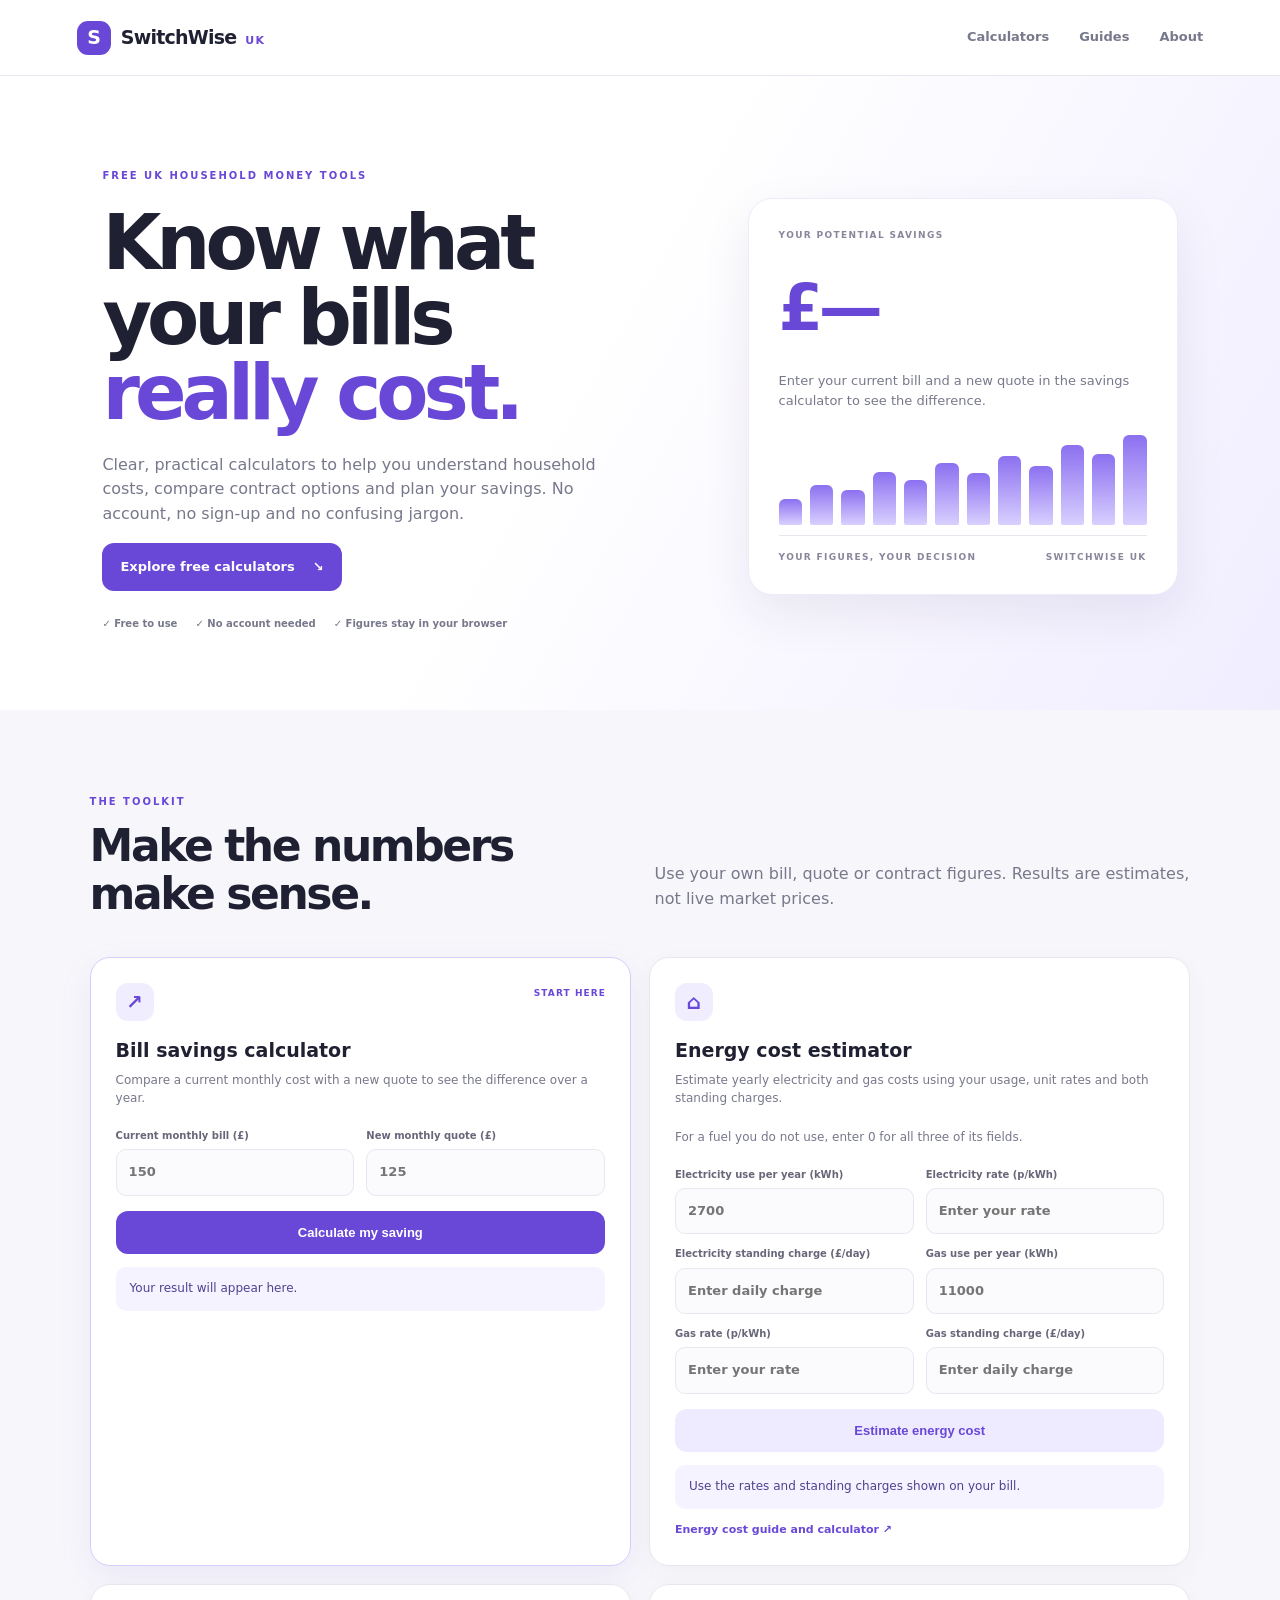
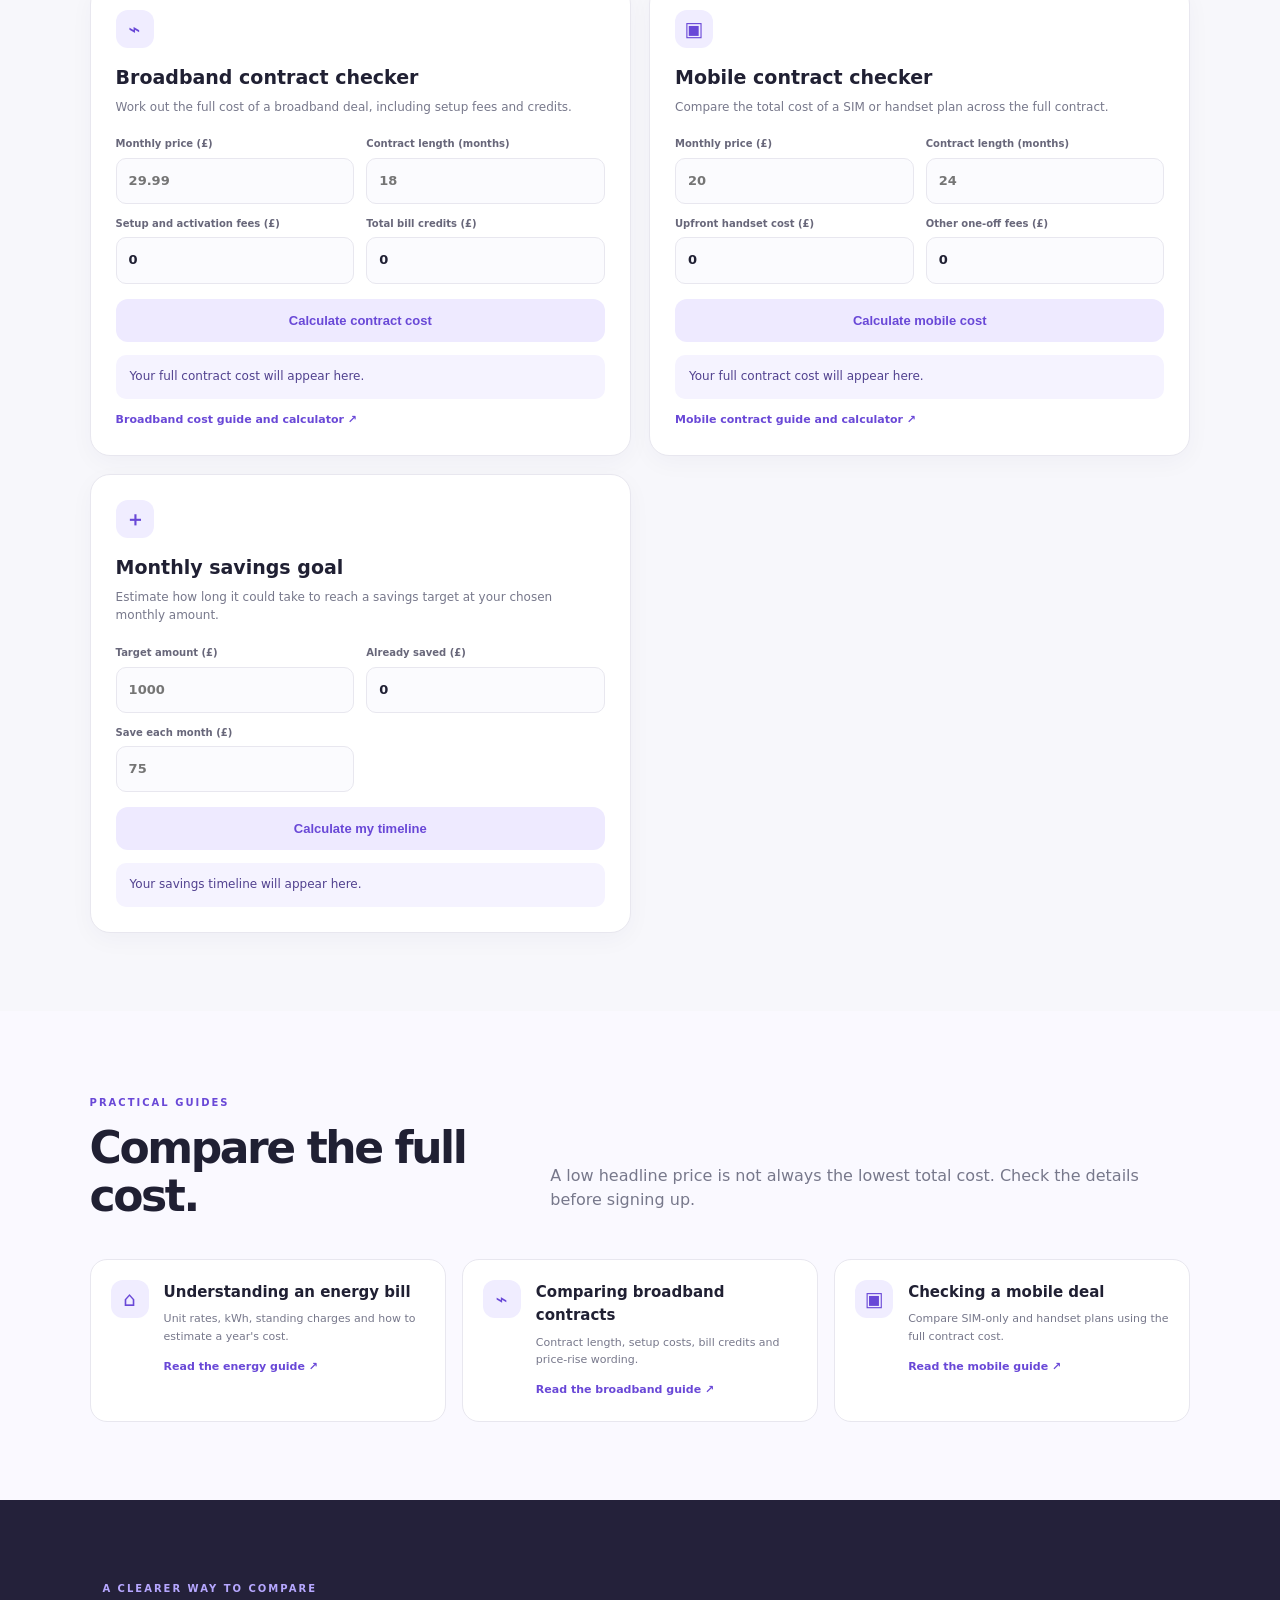
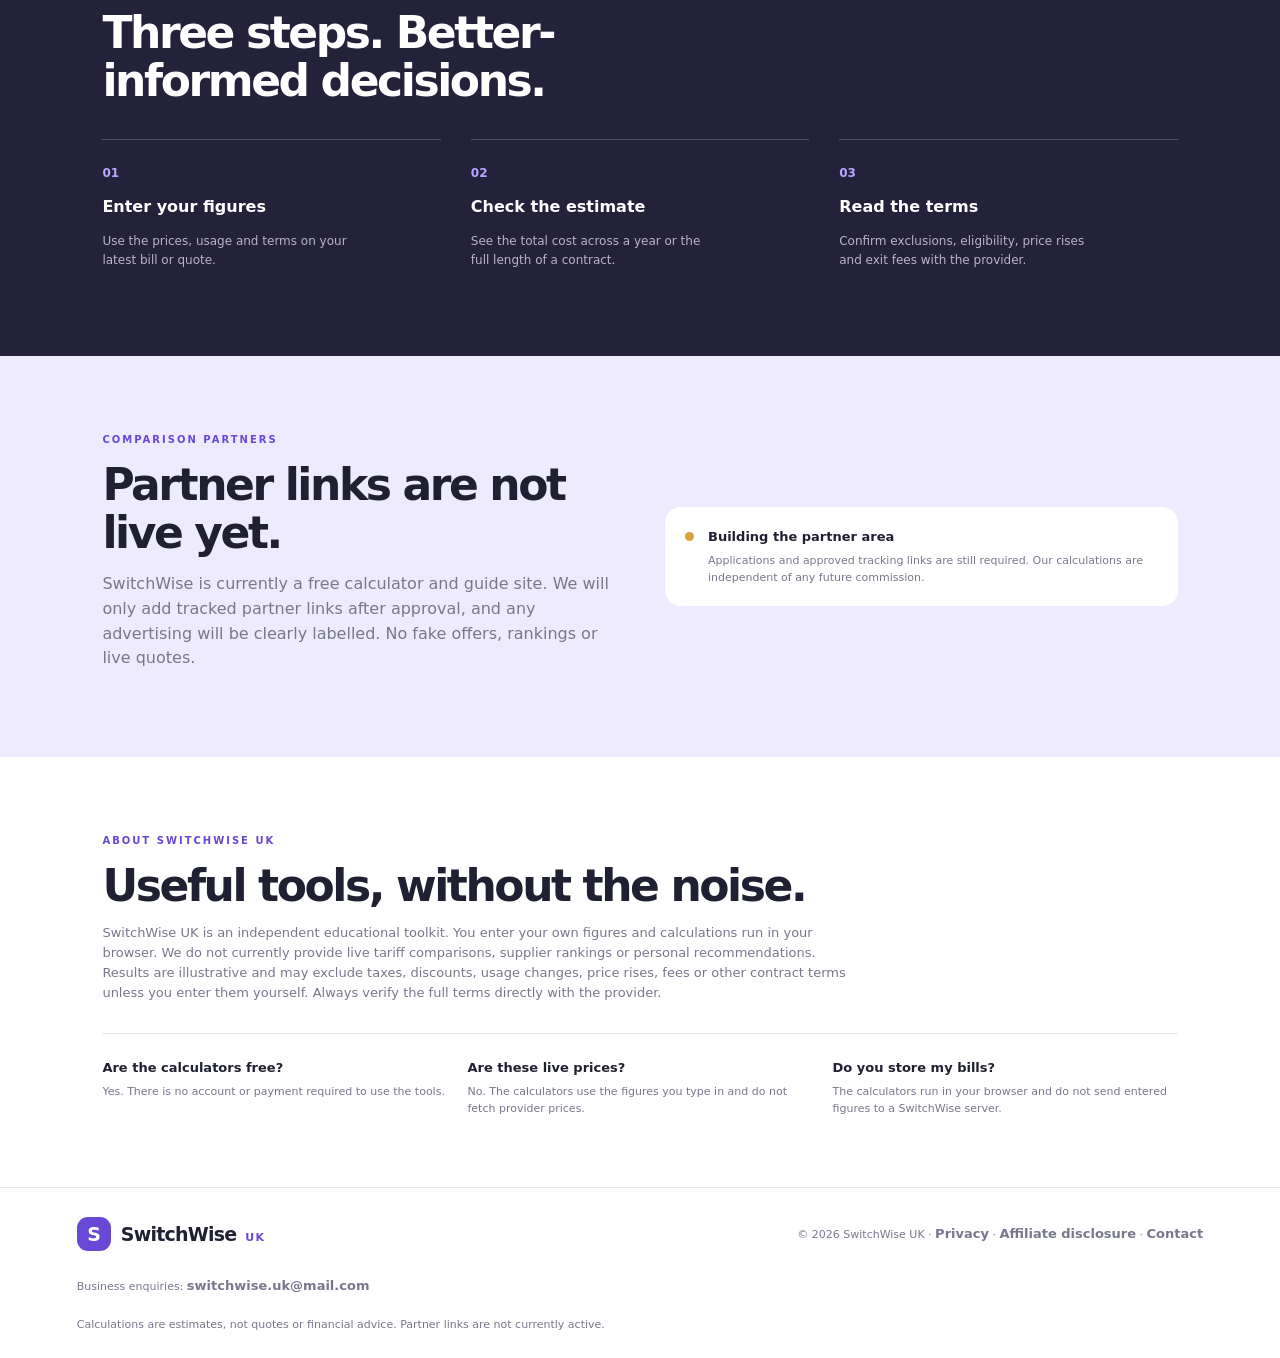
==== commit 8e9ba8a4: "Add public SwitchWise UK contact email" ====
--- a/index.html
+++ b/index.html
@@ -156,7 +156,8 @@
 </main>
 <footer>
   <a class="brand" href="index.html"><span class="brand-mark">S</span><span>SwitchWise <small>UK</small></span></a>
-  <p>© <span id="year"></span> SwitchWise UK · <a href="privacy.html">Privacy</a> · <a href="disclosure.html">Affiliate disclosure</a></p>
+  <p>© <span id="year"></span> SwitchWise UK · <a href="privacy.html">Privacy</a> · <a href="disclosure.html">Affiliate disclosure</a> · <a href="mailto:switchwise.uk@mail.com">Contact</a></p>
+  <p class="fine">Business enquiries: <a href="mailto:switchwise.uk@mail.com">switchwise.uk@mail.com</a></p>
   <p class="fine">Calculations are estimates, not quotes or financial advice. Partner links are not currently active.</p>
 </footer>
 <script src="assets/app.js" defer></script>
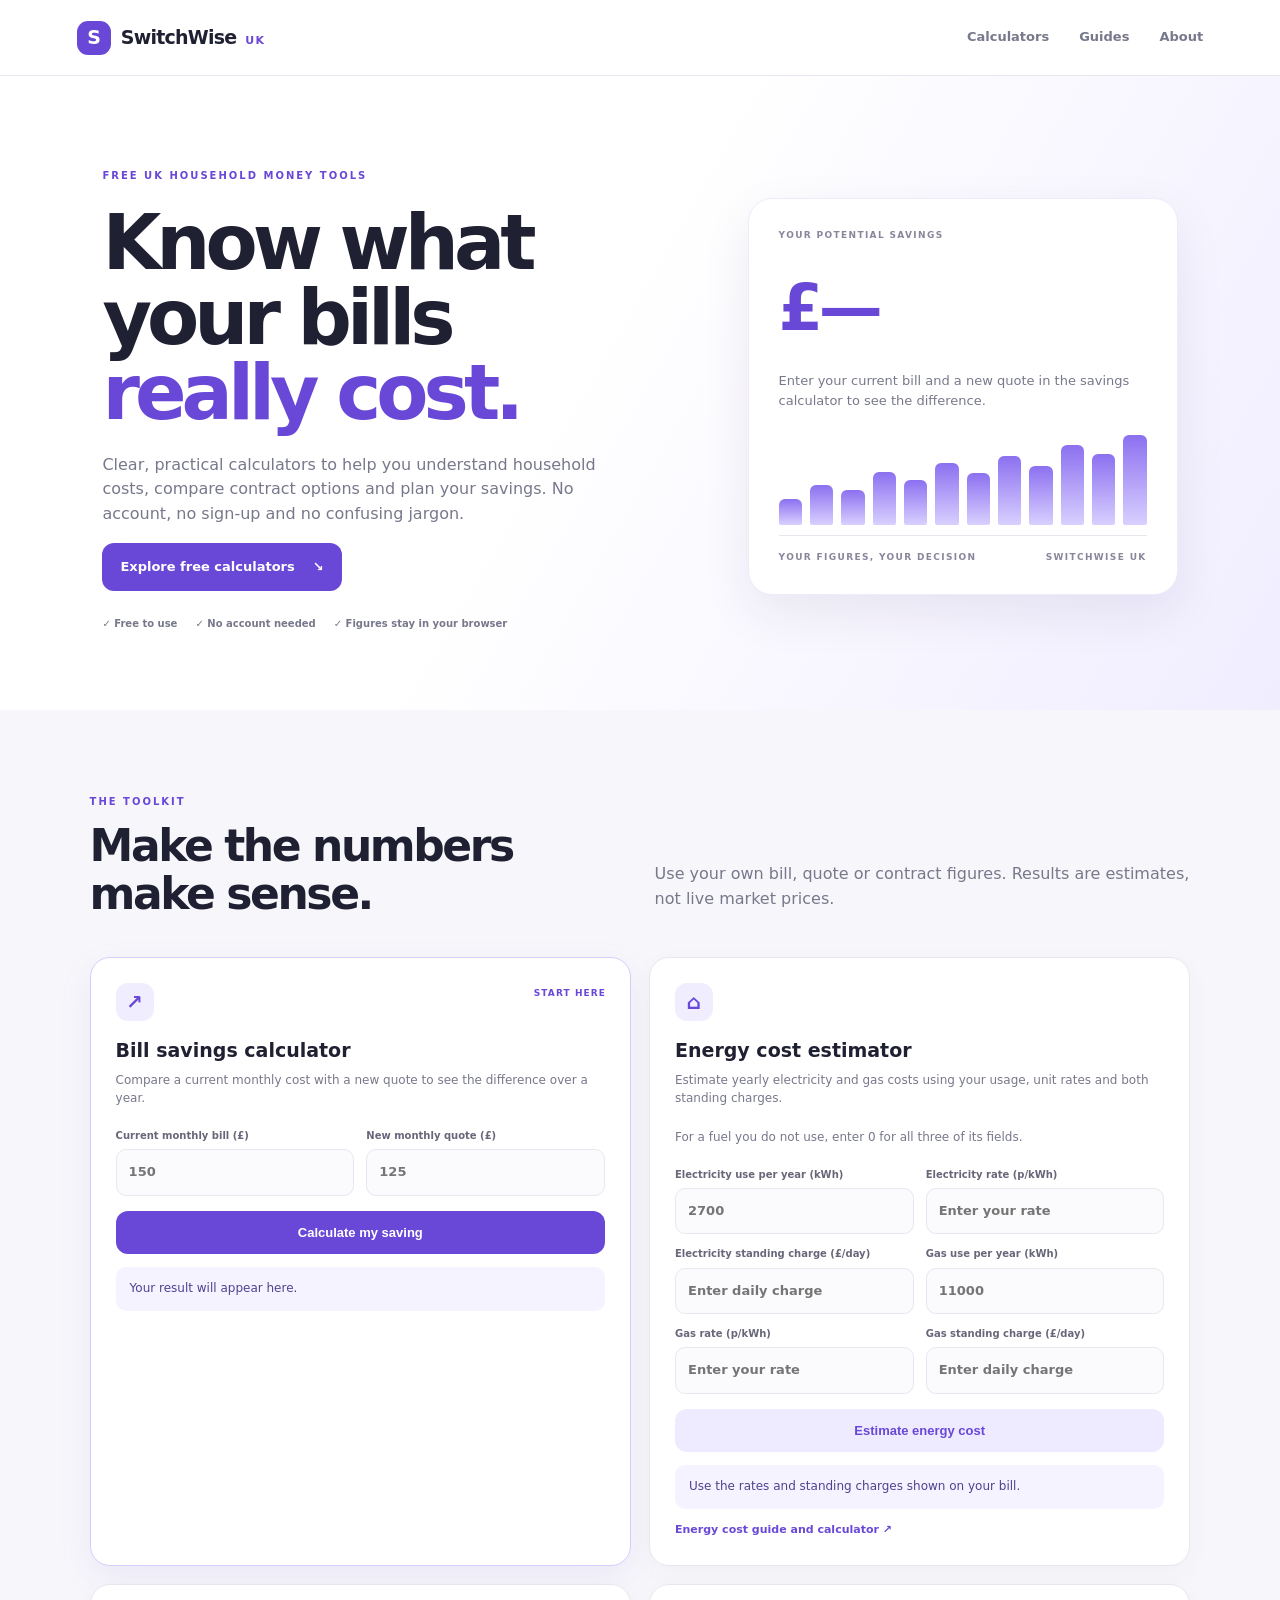
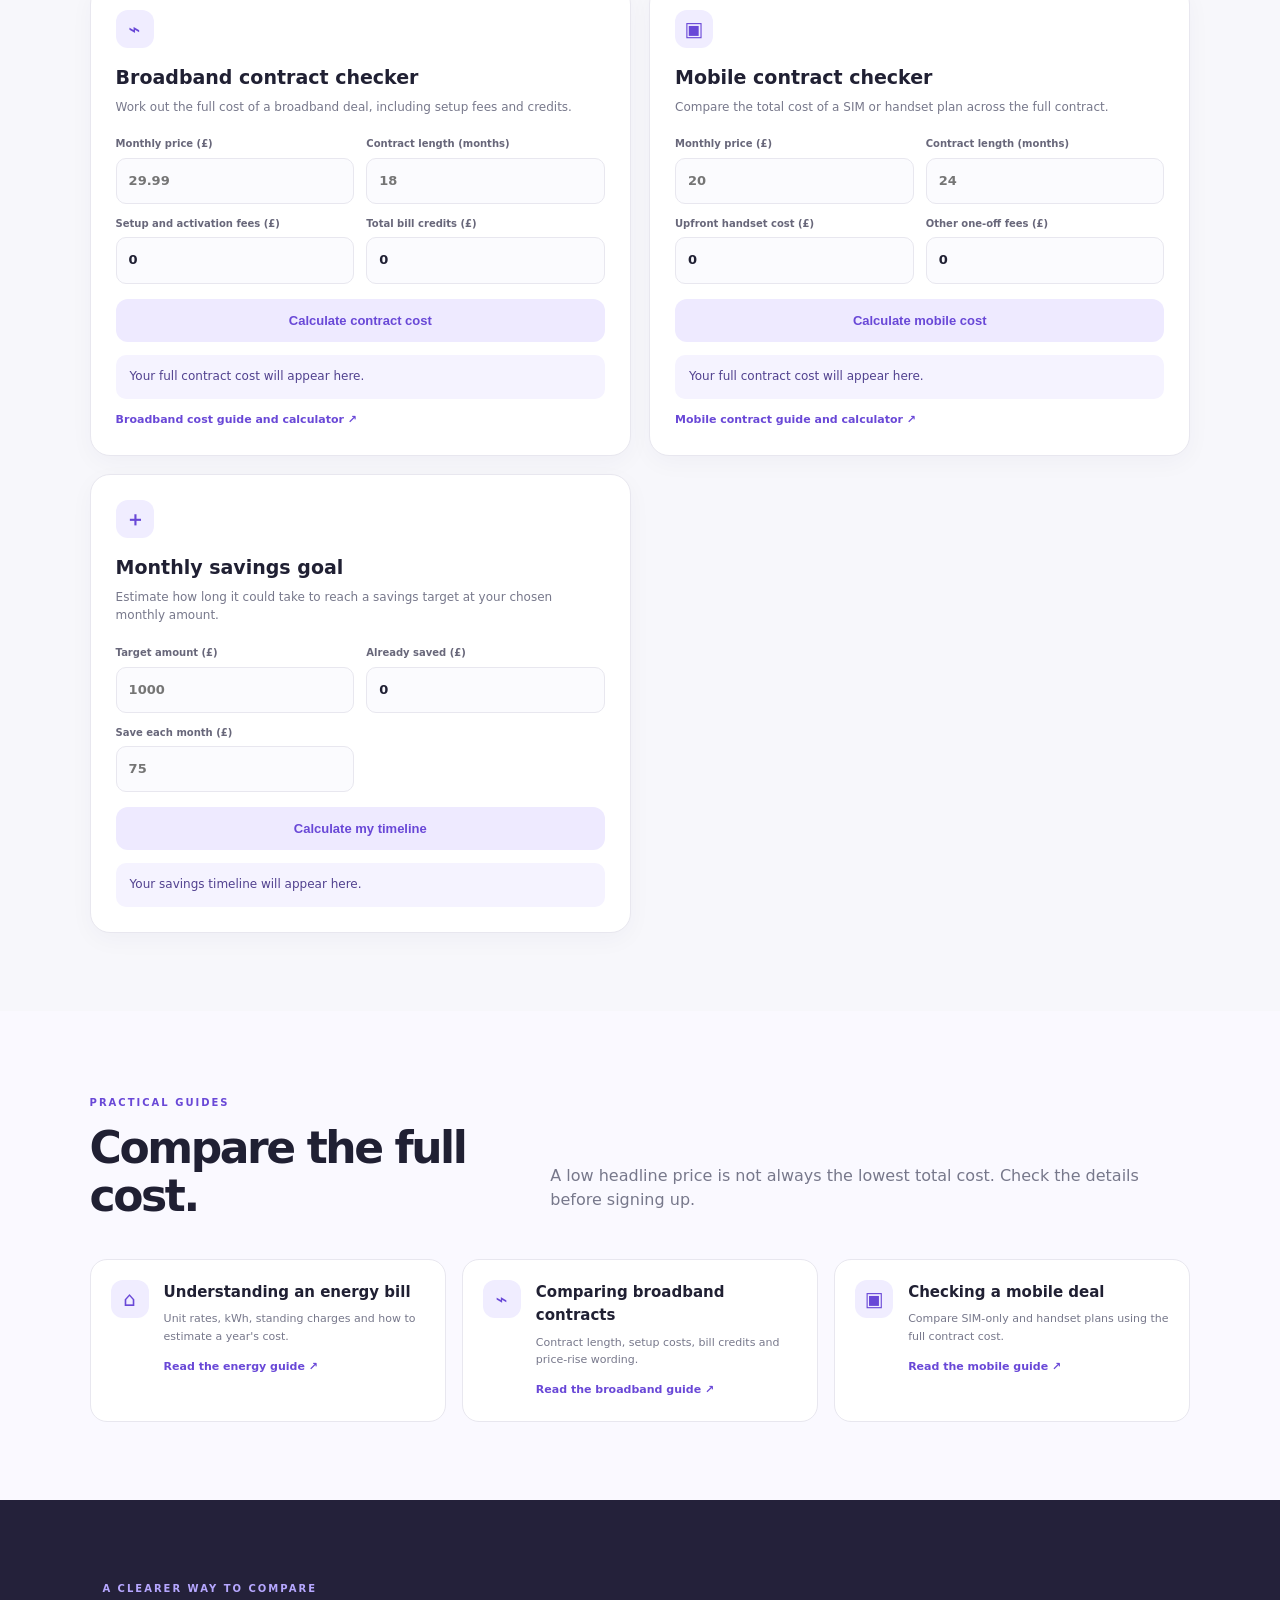
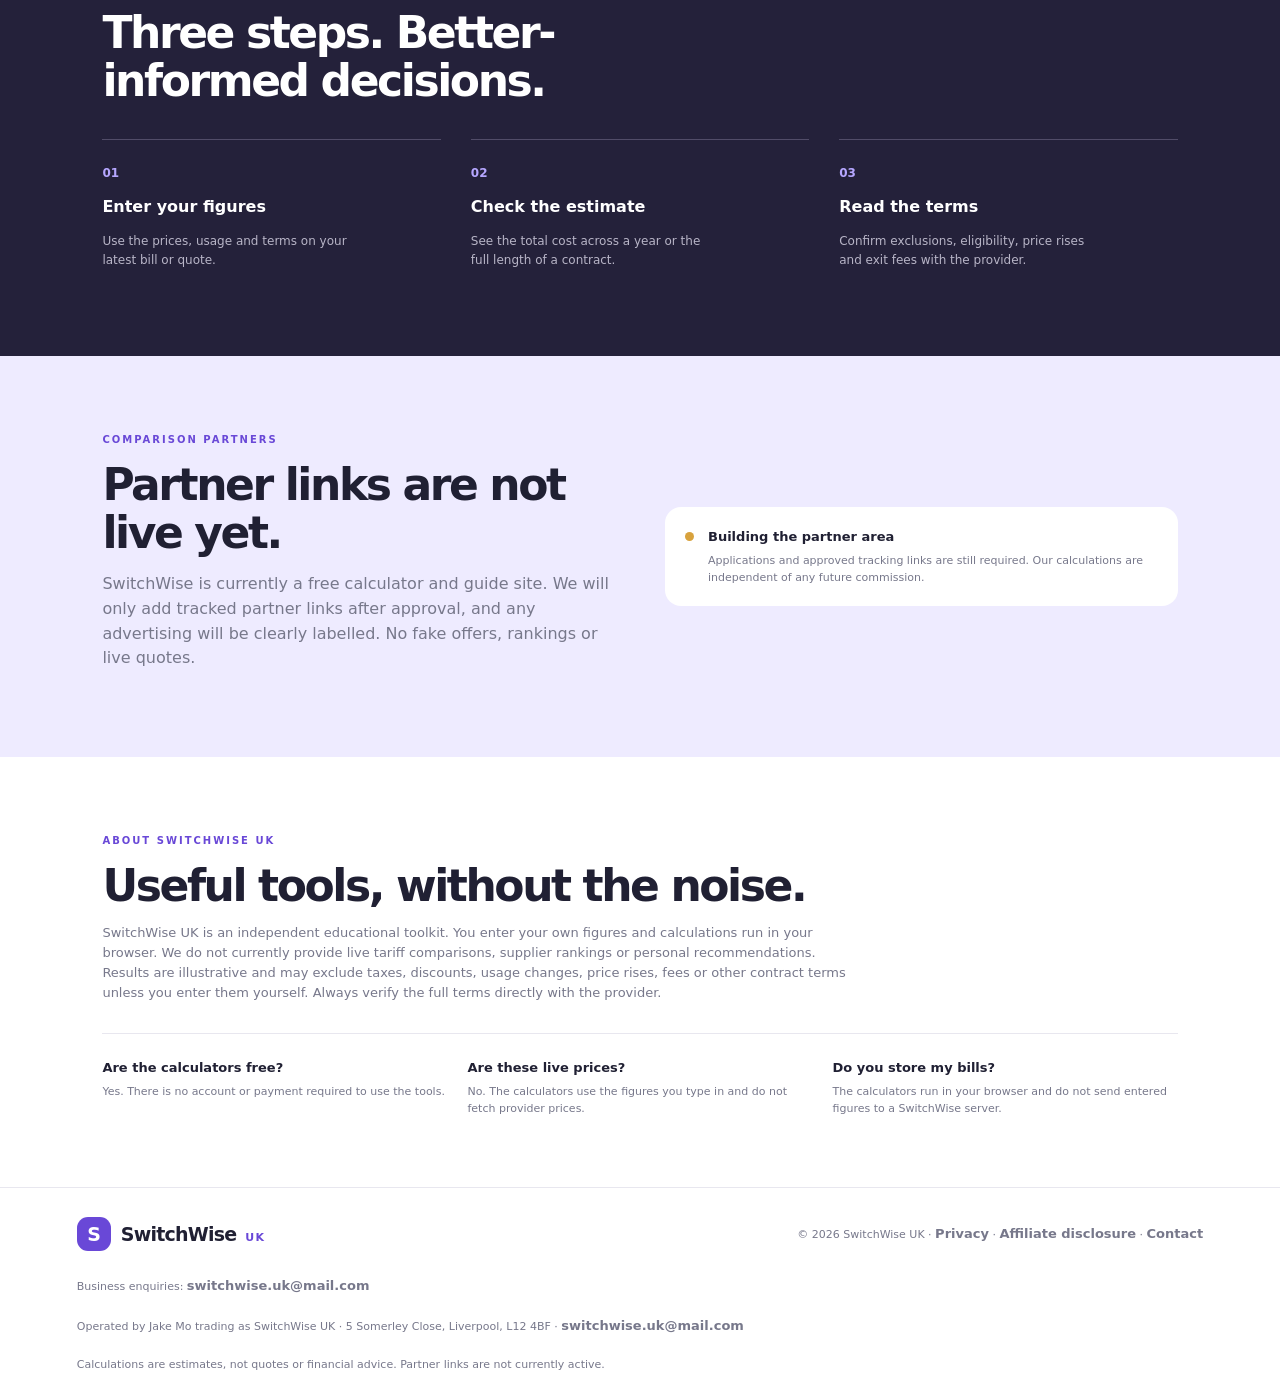
==== commit e4da121a: "Show operator contact details in site footer" ====
--- a/index.html
+++ b/index.html
@@ -158,6 +158,7 @@
   <a class="brand" href="index.html"><span class="brand-mark">S</span><span>SwitchWise <small>UK</small></span></a>
   <p>© <span id="year"></span> SwitchWise UK · <a href="privacy.html">Privacy</a> · <a href="disclosure.html">Affiliate disclosure</a> · <a href="mailto:switchwise.uk@mail.com">Contact</a></p>
   <p class="fine">Business enquiries: <a href="mailto:switchwise.uk@mail.com">switchwise.uk@mail.com</a></p>
+  <p class="fine">Operated by Jake Mo trading as SwitchWise UK · 5 Somerley Close, Liverpool, L12 4BF · <a href="mailto:switchwise.uk@mail.com">switchwise.uk@mail.com</a></p>
   <p class="fine">Calculations are estimates, not quotes or financial advice. Partner links are not currently active.</p>
 </footer>
 <script src="assets/app.js" defer></script>
